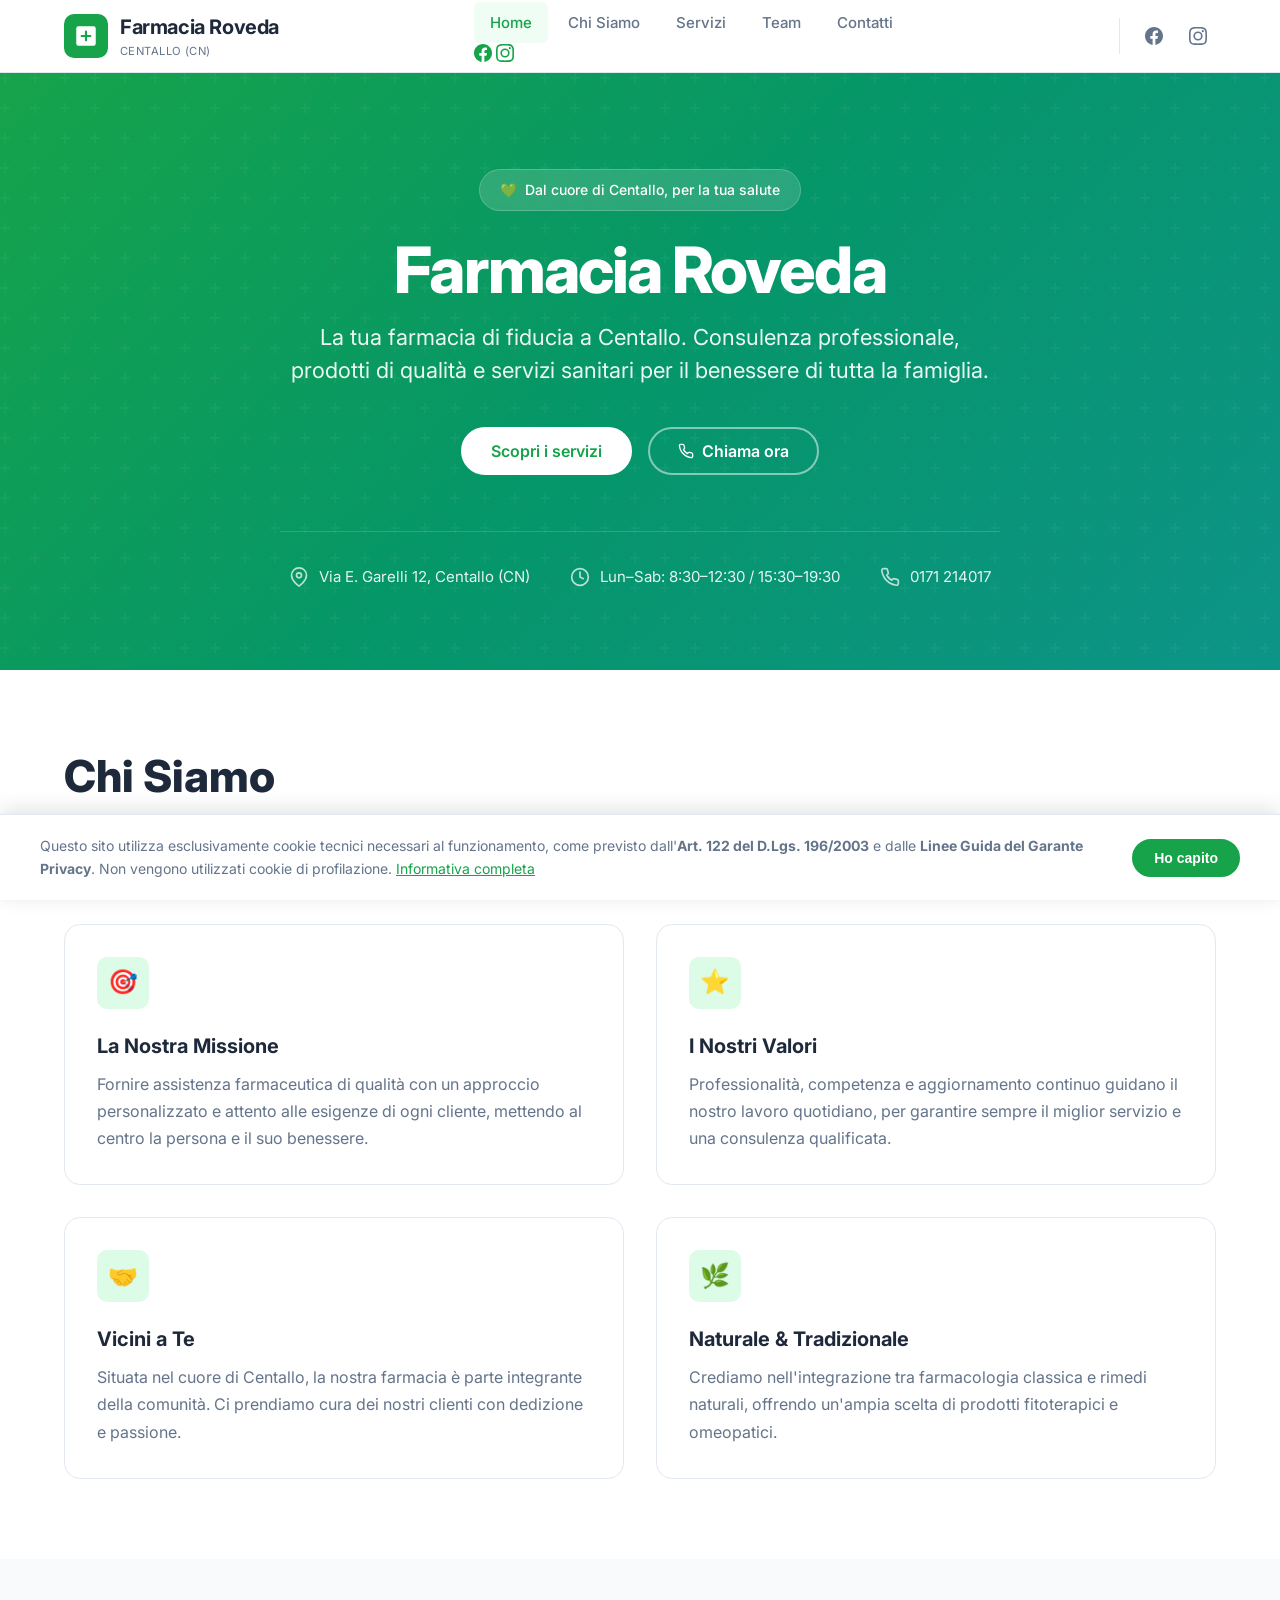
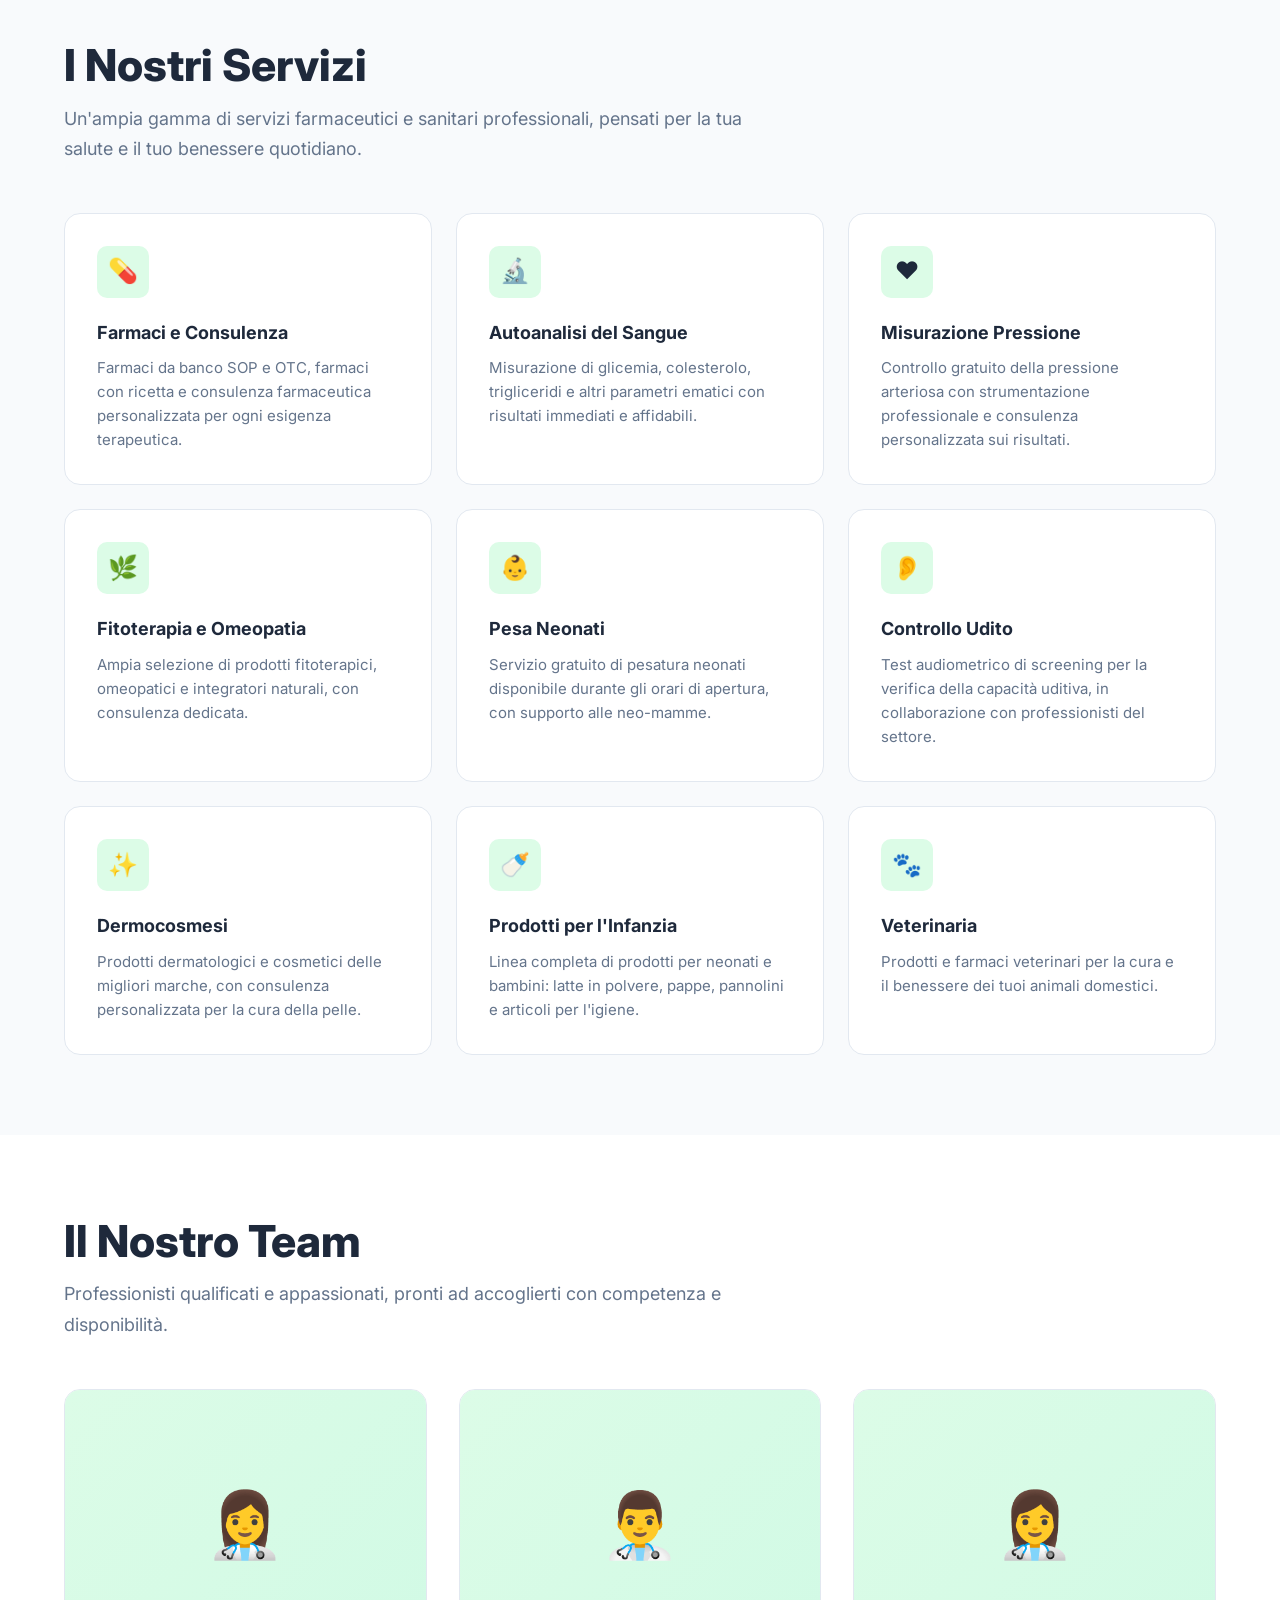
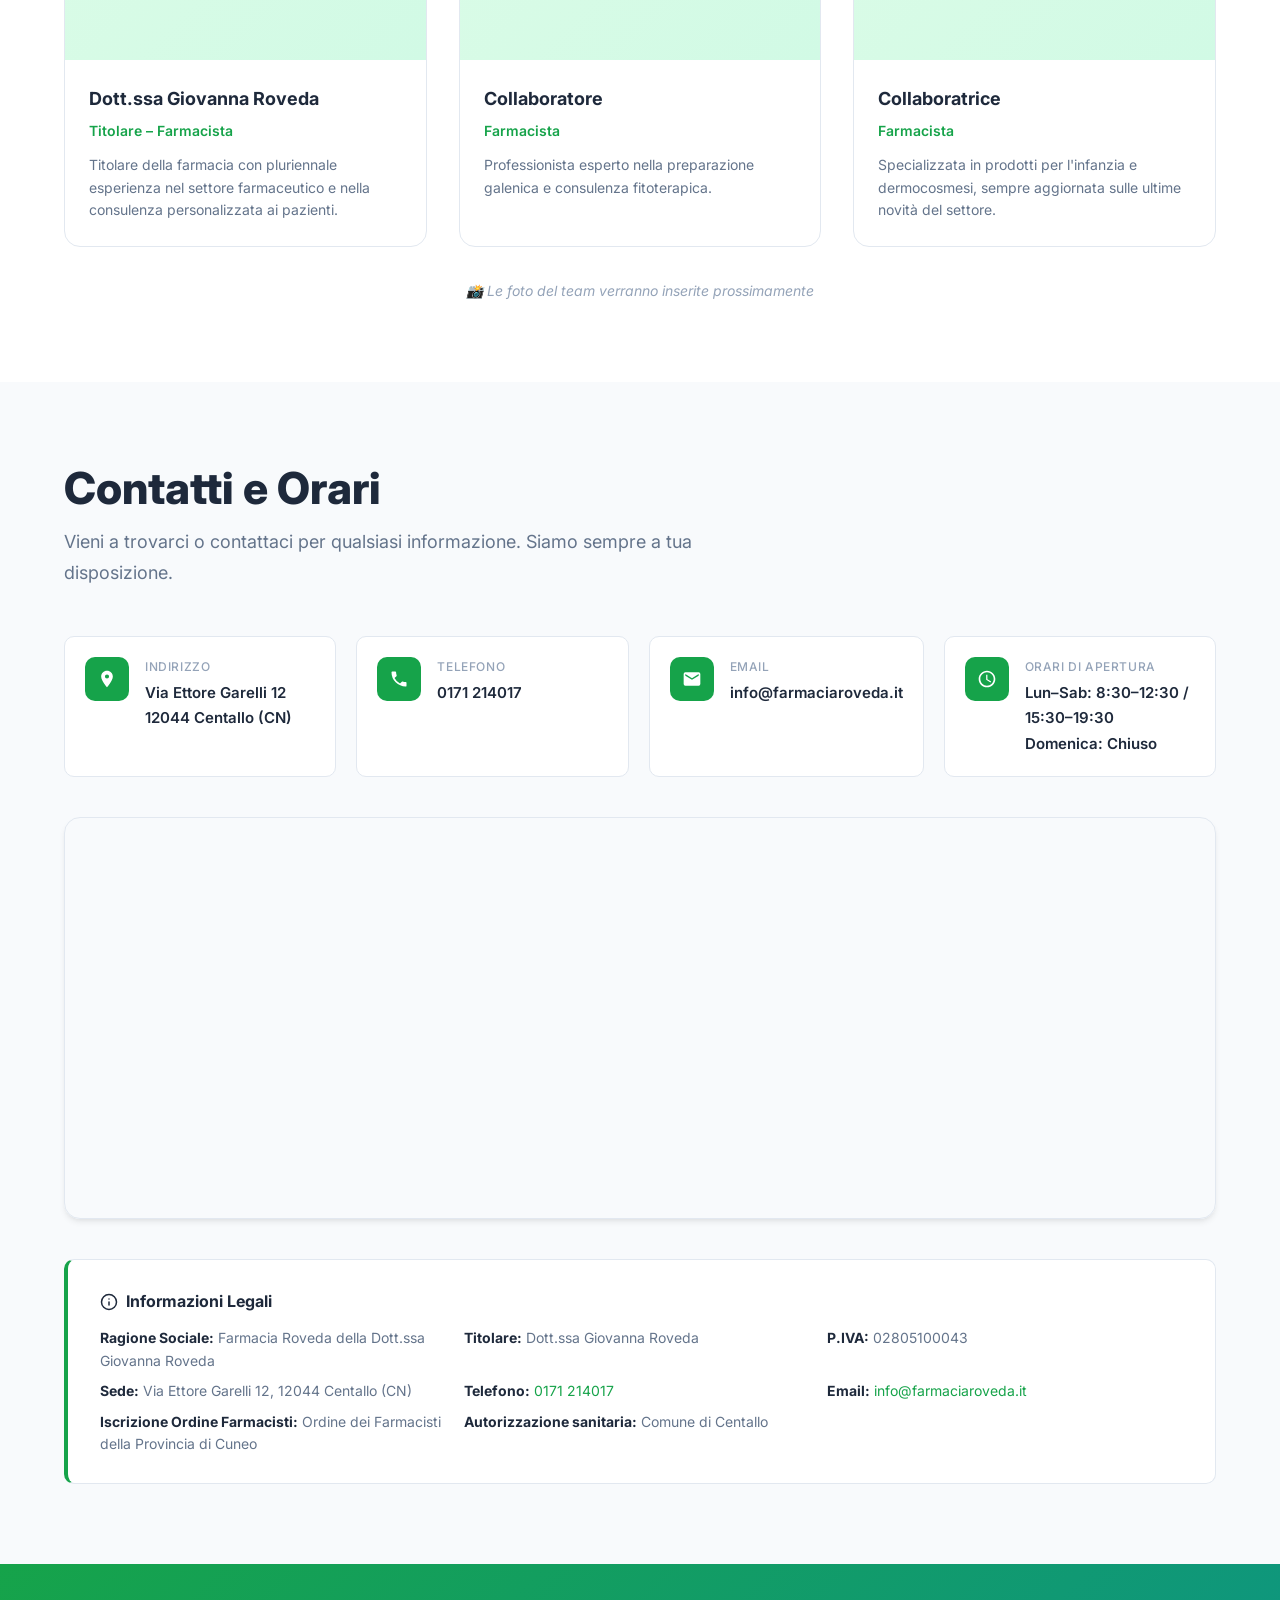
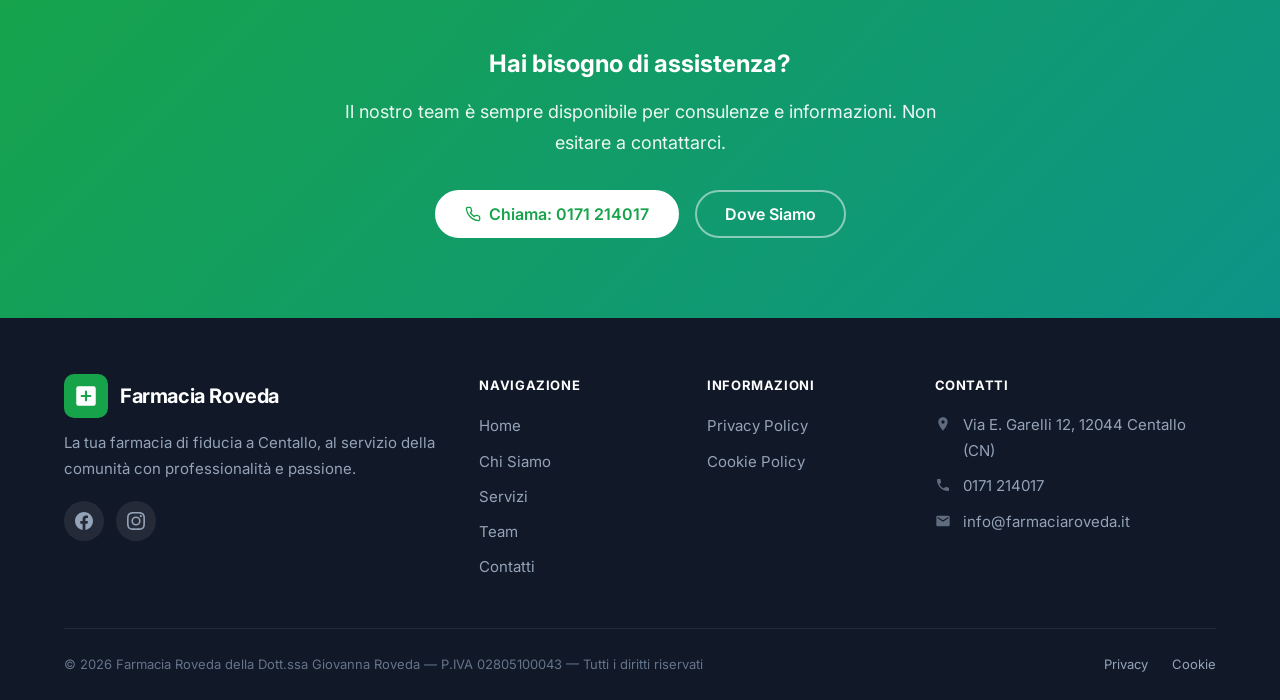
==== index.html @ 78196961 "Initial commit - Farmacia Roveda website" ====
<!DOCTYPE html>
<html lang="it">
<head>
    <meta charset="UTF-8">
    <meta name="viewport" content="width=device-width, initial-scale=1.0">
    <title>Farmacia Roveda Centallo | Farmacia di fiducia in provincia di Cuneo</title>
    <meta name="description" content="Farmacia Roveda della Dott.ssa Giovanna Roveda a Centallo (CN). Consulenza farmaceutica, autoanalisi, prodotti fitoterapici e omeopatici. Via Garelli 12 - Tel. 0171 214017">
    <meta name="keywords" content="farmacia Centallo, farmacia Roveda, farmacia Cuneo, autoanalisi, fitoterapia, omeopatia, dermocosmesi">
    <meta name="author" content="Farmacia Roveda">
    <meta name="robots" content="index, follow">
    <link rel="canonical" href="https://www.farmaciaroveda.it/">

    <!-- Open Graph -->
    <meta property="og:title" content="Farmacia Roveda Centallo">
    <meta property="og:description" content="La tua farmacia di fiducia a Centallo (CN). Consulenza farmaceutica, autoanalisi, prodotti fitoterapici e omeopatici.">
    <meta property="og:type" content="website">
    <meta property="og:locale" content="it_IT">
    <meta property="og:url" content="https://www.farmaciaroveda.it/">

    <!-- Google Fonts: Inter -->
    <link rel="preconnect" href="https://fonts.googleapis.com">
    <link rel="preconnect" href="https://fonts.gstatic.com" crossorigin>
    <link href="https://fonts.googleapis.com/css2?family=Inter:wght@400;500;600;700;800&display=swap" rel="stylesheet">

    <!-- Stylesheet -->
    <link rel="stylesheet" href="css/style.css">

    <!-- Structured Data (Schema.org) -->
    <script type="application/ld+json">
    {
        "@context": "https://schema.org",
        "@type": "Pharmacy",
        "name": "Farmacia Roveda",
        "description": "Farmacia Roveda della Dott.ssa Giovanna Roveda a Centallo (CN). Consulenza farmaceutica, autoanalisi, prodotti fitoterapici e omeopatici.",
        "url": "https://www.farmaciaroveda.it/",
        "telephone": "+390171214017",
        "email": "info@farmaciaroveda.it",
        "address": {
            "@type": "PostalAddress",
            "streetAddress": "Via Ettore Garelli 12",
            "addressLocality": "Centallo",
            "addressRegion": "CN",
            "postalCode": "12044",
            "addressCountry": "IT"
        },
        "geo": {
            "@type": "GeoCoordinates",
            "latitude": 44.5048,
            "longitude": 7.5882
        },
        "openingHoursSpecification": [
            {
                "@type": "OpeningHoursSpecification",
                "dayOfWeek": ["Monday", "Tuesday", "Wednesday", "Thursday", "Friday", "Saturday"],
                "opens": "08:30",
                "closes": "12:30"
            },
            {
                "@type": "OpeningHoursSpecification",
                "dayOfWeek": ["Monday", "Tuesday", "Wednesday", "Thursday", "Friday", "Saturday"],
                "opens": "15:30",
                "closes": "19:30"
            }
        ],
        "sameAs": [
            "https://www.facebook.com/p/Farmacia-Roveda-Dottssa-Giovanna-100063650529000/",
            "https://www.instagram.com/farmacia_roveda_centallo/"
        ],
        "vatID": "IT02805100043",
        "founder": {
            "@type": "Person",
            "name": "Dott.ssa Giovanna Roveda",
            "jobTitle": "Farmacista Titolare"
        }
    }
    </script>
</head>
<body>
    <!-- Skip Link (WCAG 2.1) -->
    <a href="#main-content" class="skip-link">Vai al contenuto principale</a>

    <!-- Cookie Banner (GDPR / Garante Privacy) -->
    <div class="cookie-banner" id="cookieBanner" role="dialog" aria-label="Informativa sui cookie" aria-describedby="cookieDesc">
        <div class="cookie-banner__inner">
            <p class="cookie-banner__text" id="cookieDesc">
                Questo sito utilizza esclusivamente cookie tecnici necessari al funzionamento, come previsto dall'<strong>Art. 122 del D.Lgs. 196/2003</strong> e dalle
                <strong>Linee Guida del Garante Privacy</strong>. Non vengono utilizzati cookie di profilazione.
                <a href="pages/cookie-policy.html">Informativa completa</a>
            </p>
            <div class="cookie-banner__actions">
                <button class="btn btn--primary btn--sm" onclick="acceptCookies()" aria-label="Accetta i cookie tecnici">Ho capito</button>
            </div>
        </div>
    </div>

    <!-- Header -->
    <header class="header">
        <div class="container header__inner">
            <a href="#home" class="logo" aria-label="Farmacia Roveda - Torna alla homepage">
                <div class="logo__icon" aria-hidden="true">
                    <!-- Pharmacy cross icon -->
                    <svg viewBox="0 0 24 24" xmlns="http://www.w3.org/2000/svg"><path d="M19 3H5a2 2 0 00-2 2v14a2 2 0 002 2h14a2 2 0 002-2V5a2 2 0 00-2-2zm-3 10h-3v3a1 1 0 01-2 0v-3H8a1 1 0 010-2h3V8a1 1 0 012 0v3h3a1 1 0 010 2z"/></svg>
                </div>
                <div>
                    <span class="logo__text">Farmacia Roveda</span>
                    <span class="logo__sub">Centallo (CN)</span>
                </div>
            </a>

            <nav id="mainNav" class="nav" aria-label="Navigazione principale">
                <ul class="nav__list">
                    <li><a href="#home" class="nav__link nav__link--active">Home</a></li>
                    <li><a href="#chi-siamo" class="nav__link">Chi Siamo</a></li>
                    <li><a href="#servizi" class="nav__link">Servizi</a></li>
                    <li><a href="#team" class="nav__link">Team</a></li>
                    <li><a href="#contatti" class="nav__link">Contatti</a></li>
                </ul>
                <!-- Mobile social links (injected via CSS) -->
                <div class="mobile-social">
                    <a href="https://www.facebook.com/p/Farmacia-Roveda-Dottssa-Giovanna-100063650529000/" target="_blank" rel="noopener noreferrer" aria-label="Seguici su Facebook">
                        <svg viewBox="0 0 24 24" width="18" height="18" fill="currentColor"><path d="M24 12.073c0-6.627-5.373-12-12-12s-12 5.373-12 12c0 5.99 4.388 10.954 10.125 11.854v-8.385H7.078v-3.47h3.047V9.43c0-3.007 1.792-4.669 4.533-4.669 1.312 0 2.686.235 2.686.235v2.953H15.83c-1.491 0-1.956.925-1.956 1.874v2.25h3.328l-.532 3.47h-2.796v8.385C19.612 23.027 24 18.062 24 12.073z"/></svg>
                    </a>
                    <a href="https://www.instagram.com/farmacia_roveda_centallo/" target="_blank" rel="noopener noreferrer" aria-label="Seguici su Instagram">
                        <svg viewBox="0 0 24 24" width="18" height="18" fill="currentColor"><path d="M12 2.163c3.204 0 3.584.012 4.85.07 3.252.148 4.771 1.691 4.919 4.919.058 1.265.069 1.645.069 4.849 0 3.205-.012 3.584-.069 4.849-.149 3.225-1.664 4.771-4.919 4.919-1.266.058-1.644.07-4.85.07-3.204 0-3.584-.012-4.849-.07-3.26-.149-4.771-1.699-4.919-4.92-.058-1.265-.07-1.644-.07-4.849 0-3.204.013-3.583.07-4.849.149-3.227 1.664-4.771 4.919-4.919 1.266-.057 1.645-.069 4.849-.069zM12 0C8.741 0 8.333.014 7.053.072 2.695.272.273 2.69.073 7.052.014 8.333 0 8.741 0 12c0 3.259.014 3.668.072 4.948.2 4.358 2.618 6.78 6.98 6.98C8.333 23.986 8.741 24 12 24c3.259 0 3.668-.014 4.948-.072 4.354-.2 6.782-2.618 6.979-6.98.059-1.28.073-1.689.073-4.948 0-3.259-.014-3.667-.072-4.947-.196-4.354-2.617-6.78-6.979-6.98C15.668.014 15.259 0 12 0zm0 5.838a6.162 6.162 0 100 12.324 6.162 6.162 0 000-12.324zM12 16a4 4 0 110-8 4 4 0 010 8zm6.406-11.845a1.44 1.44 0 100 2.881 1.44 1.44 0 000-2.881z"/></svg>
                    </a>
                </div>
            </nav>

            <div class="nav__social">
                <a href="https://www.facebook.com/p/Farmacia-Roveda-Dottssa-Giovanna-100063650529000/" target="_blank" rel="noopener noreferrer" class="nav__social-link nav__social-link--fb" aria-label="Seguici su Facebook">
                    <svg viewBox="0 0 24 24" fill="currentColor"><path d="M24 12.073c0-6.627-5.373-12-12-12s-12 5.373-12 12c0 5.99 4.388 10.954 10.125 11.854v-8.385H7.078v-3.47h3.047V9.43c0-3.007 1.792-4.669 4.533-4.669 1.312 0 2.686.235 2.686.235v2.953H15.83c-1.491 0-1.956.925-1.956 1.874v2.25h3.328l-.532 3.47h-2.796v8.385C19.612 23.027 24 18.062 24 12.073z"/></svg>
                </a>
                <a href="https://www.instagram.com/farmacia_roveda_centallo/" target="_blank" rel="noopener noreferrer" class="nav__social-link nav__social-link--ig" aria-label="Seguici su Instagram">
                    <svg viewBox="0 0 24 24" fill="currentColor"><path d="M12 2.163c3.204 0 3.584.012 4.85.07 3.252.148 4.771 1.691 4.919 4.919.058 1.265.069 1.645.069 4.849 0 3.205-.012 3.584-.069 4.849-.149 3.225-1.664 4.771-4.919 4.919-1.266.058-1.644.07-4.85.07-3.204 0-3.584-.012-4.849-.07-3.26-.149-4.771-1.699-4.919-4.92-.058-1.265-.07-1.644-.07-4.849 0-3.204.013-3.583.07-4.849.149-3.227 1.664-4.771 4.919-4.919 1.266-.057 1.645-.069 4.849-.069zM12 0C8.741 0 8.333.014 7.053.072 2.695.272.273 2.69.073 7.052.014 8.333 0 8.741 0 12c0 3.259.014 3.668.072 4.948.2 4.358 2.618 6.78 6.98 6.98C8.333 23.986 8.741 24 12 24c3.259 0 3.668-.014 4.948-.072 4.354-.2 6.782-2.618 6.979-6.98.059-1.28.073-1.689.073-4.948 0-3.259-.014-3.667-.072-4.947-.196-4.354-2.617-6.78-6.979-6.98C15.668.014 15.259 0 12 0zm0 5.838a6.162 6.162 0 100 12.324 6.162 6.162 0 000-12.324zM12 16a4 4 0 110-8 4 4 0 010 8zm6.406-11.845a1.44 1.44 0 100 2.881 1.44 1.44 0 000-2.881z"/></svg>
                </a>
            </div>

            <button class="menu-toggle" id="menuToggle" aria-label="Apri menu di navigazione" aria-expanded="false" aria-controls="mainNav">
                <span class="menu-toggle__bar" aria-hidden="true"></span>
                <span class="menu-toggle__bar" aria-hidden="true"></span>
                <span class="menu-toggle__bar" aria-hidden="true"></span>
            </button>
        </div>
    </header>

    <!-- Main Content -->
    <main id="main-content">

        <!-- Hero Section -->
        <section class="hero" id="home">
            <div class="container">
                <div class="hero__content">
                    <div class="hero__badge">
                        <span aria-hidden="true">💚</span>
                        Dal cuore di Centallo, per la tua salute
                    </div>
                    <h1>Farmacia Roveda</h1>
                    <p class="hero__subtitle">
                        La tua farmacia di fiducia a Centallo. Consulenza professionale, 
                        prodotti di qualità e servizi sanitari per il benessere di tutta la famiglia.
                    </p>
                    <div class="hero__actions">
                        <a href="#servizi" class="btn btn--white">Scopri i servizi</a>
                        <a href="tel:+390171214017" class="btn btn--outline-white">
                            <svg width="16" height="16" viewBox="0 0 24 24" fill="none" stroke="currentColor" stroke-width="2" stroke-linecap="round" stroke-linejoin="round"><path d="M22 16.92v3a2 2 0 0 1-2.18 2 19.79 19.79 0 0 1-8.63-3.07 19.5 19.5 0 0 1-6-6 19.79 19.79 0 0 1-3.07-8.67A2 2 0 0 1 4.11 2h3a2 2 0 0 1 2 1.72c.127.96.361 1.903.7 2.81a2 2 0 0 1-.45 2.11L8.09 9.91a16 16 0 0 0 6 6l1.27-1.27a2 2 0 0 1 2.11-.45c.907.339 1.85.573 2.81.7A2 2 0 0 1 22 16.92z"/></svg>
                            Chiama ora
                        </a>
                    </div>
                    <div class="hero__info-bar">
                        <div class="hero__info-item">
                            <svg width="20" height="20" viewBox="0 0 24 24" fill="none" stroke="currentColor" stroke-width="2" stroke-linecap="round" stroke-linejoin="round"><path d="M21 10c0 7-9 13-9 13s-9-6-9-13a9 9 0 0 1 18 0z"/><circle cx="12" cy="10" r="3"/></svg>
                            Via E. Garelli 12, Centallo (CN)
                        </div>
                        <div class="hero__info-item">
                            <svg width="20" height="20" viewBox="0 0 24 24" fill="none" stroke="currentColor" stroke-width="2" stroke-linecap="round" stroke-linejoin="round"><circle cx="12" cy="12" r="10"/><polyline points="12 6 12 12 16 14"/></svg>
                            Lun–Sab: 8:30–12:30 / 15:30–19:30
                        </div>
                        <div class="hero__info-item">
                            <svg width="20" height="20" viewBox="0 0 24 24" fill="none" stroke="currentColor" stroke-width="2" stroke-linecap="round" stroke-linejoin="round"><path d="M22 16.92v3a2 2 0 0 1-2.18 2 19.79 19.79 0 0 1-8.63-3.07 19.5 19.5 0 0 1-6-6 19.79 19.79 0 0 1-3.07-8.67A2 2 0 0 1 4.11 2h3a2 2 0 0 1 2 1.72c.127.96.361 1.903.7 2.81a2 2 0 0 1-.45 2.11L8.09 9.91a16 16 0 0 0 6 6l1.27-1.27a2 2 0 0 1 2.11-.45c.907.339 1.85.573 2.81.7A2 2 0 0 1 22 16.92z"/></svg>
                            0171 214017
                        </div>
                    </div>
                </div>
            </div>
        </section>

        <!-- Chi Siamo -->
        <section class="section" id="chi-siamo">
            <div class="container">
                <div class="section-header fade-in">
                    <h2>Chi Siamo</h2>
                    <p>
                        La Farmacia Roveda, guidata dalla Dott.ssa Giovanna Roveda, è un punto di riferimento 
                        per la salute e il benessere a Centallo e nell'intero territorio cuneese.
                    </p>
                </div>
                <div class="about__grid">
                    <article class="about-card fade-in">
                        <div class="about-card__icon" aria-hidden="true">🎯</div>
                        <h3>La Nostra Missione</h3>
                        <p>
                            Fornire assistenza farmaceutica di qualità con un approccio 
                            personalizzato e attento alle esigenze di ogni cliente, mettendo 
                            al centro la persona e il suo benessere.
                        </p>
                    </article>
                    <article class="about-card fade-in">
                        <div class="about-card__icon" aria-hidden="true">⭐</div>
                        <h3>I Nostri Valori</h3>
                        <p>
                            Professionalità, competenza e aggiornamento continuo guidano 
                            il nostro lavoro quotidiano, per garantire sempre il miglior 
                            servizio e una consulenza qualificata.
                        </p>
                    </article>
                    <article class="about-card fade-in">
                        <div class="about-card__icon" aria-hidden="true">🤝</div>
                        <h3>Vicini a Te</h3>
                        <p>
                            Situata nel cuore di Centallo, la nostra farmacia è parte 
                            integrante della comunità. Ci prendiamo cura dei nostri 
                            clienti con dedizione e passione.
                        </p>
                    </article>
                    <article class="about-card fade-in">
                        <div class="about-card__icon" aria-hidden="true">🌿</div>
                        <h3>Naturale &amp; Tradizionale</h3>
                        <p>
                            Crediamo nell'integrazione tra farmacologia classica e rimedi 
                            naturali, offrendo un'ampia scelta di prodotti fitoterapici 
                            e omeopatici.
                        </p>
                    </article>
                </div>
            </div>
        </section>

        <!-- Servizi -->
        <section class="section section--alt" id="servizi">
            <div class="container">
                <div class="section-header fade-in">
                    <h2>I Nostri Servizi</h2>
                    <p>
                        Un'ampia gamma di servizi farmaceutici e sanitari professionali, 
                        pensati per la tua salute e il tuo benessere quotidiano.
                    </p>
                </div>
                <div class="services__grid">
                    <article class="service-card fade-in">
                        <div class="service-card__icon" aria-hidden="true">💊</div>
                        <h3>Farmaci e Consulenza</h3>
                        <p>Farmaci da banco SOP e OTC, farmaci con ricetta e consulenza farmaceutica personalizzata per ogni esigenza terapeutica.</p>
                    </article>
                    <article class="service-card fade-in">
                        <div class="service-card__icon" aria-hidden="true">🔬</div>
                        <h3>Autoanalisi del Sangue</h3>
                        <p>Misurazione di glicemia, colesterolo, trigliceridi e altri parametri ematici con risultati immediati e affidabili.</p>
                    </article>
                    <article class="service-card fade-in">
                        <div class="service-card__icon" aria-hidden="true">❤️</div>
                        <h3>Misurazione Pressione</h3>
                        <p>Controllo gratuito della pressione arteriosa con strumentazione professionale e consulenza personalizzata sui risultati.</p>
                    </article>
                    <article class="service-card fade-in">
                        <div class="service-card__icon" aria-hidden="true">🌿</div>
                        <h3>Fitoterapia e Omeopatia</h3>
                        <p>Ampia selezione di prodotti fitoterapici, omeopatici e integratori naturali, con consulenza dedicata.</p>
                    </article>
                    <article class="service-card fade-in">
                        <div class="service-card__icon" aria-hidden="true">👶</div>
                        <h3>Pesa Neonati</h3>
                        <p>Servizio gratuito di pesatura neonati disponibile durante gli orari di apertura, con supporto alle neo-mamme.</p>
                    </article>
                    <article class="service-card fade-in">
                        <div class="service-card__icon" aria-hidden="true">👂</div>
                        <h3>Controllo Udito</h3>
                        <p>Test audiometrico di screening per la verifica della capacità uditiva, in collaborazione con professionisti del settore.</p>
                    </article>
                    <article class="service-card fade-in">
                        <div class="service-card__icon" aria-hidden="true">✨</div>
                        <h3>Dermocosmesi</h3>
                        <p>Prodotti dermatologici e cosmetici delle migliori marche, con consulenza personalizzata per la cura della pelle.</p>
                    </article>
                    <article class="service-card fade-in">
                        <div class="service-card__icon" aria-hidden="true">🍼</div>
                        <h3>Prodotti per l'Infanzia</h3>
                        <p>Linea completa di prodotti per neonati e bambini: latte in polvere, pappe, pannolini e articoli per l'igiene.</p>
                    </article>
                    <article class="service-card fade-in">
                        <div class="service-card__icon" aria-hidden="true">🐾</div>
                        <h3>Veterinaria</h3>
                        <p>Prodotti e farmaci veterinari per la cura e il benessere dei tuoi animali domestici.</p>
                    </article>
                </div>
            </div>
        </section>

        <!-- Team -->
        <section class="section" id="team">
            <div class="container">
                <div class="section-header fade-in">
                    <h2>Il Nostro Team</h2>
                    <p>
                        Professionisti qualificati e appassionati, pronti ad accoglierti 
                        con competenza e disponibilità.
                    </p>
                </div>
                <div class="team__grid">
                    <article class="team-card fade-in">
                        <div class="team-card__photo" aria-label="Foto della Dott.ssa Giovanna Roveda">
                            👩‍⚕️
                        </div>
                        <div class="team-card__info">
                            <h3>Dott.ssa Giovanna Roveda</h3>
                            <p class="team-card__role">Titolare &ndash; Farmacista</p>
                            <p class="team-card__bio">Titolare della farmacia con pluriennale esperienza nel settore farmaceutico e nella consulenza personalizzata ai pazienti.</p>
                        </div>
                    </article>
                    <article class="team-card fade-in">
                        <div class="team-card__photo" aria-label="Foto collaboratore">
                            👨‍⚕️
                        </div>
                        <div class="team-card__info">
                            <h3>Collaboratore</h3>
                            <p class="team-card__role">Farmacista</p>
                            <p class="team-card__bio">Professionista esperto nella preparazione galenica e consulenza fitoterapica.</p>
                        </div>
                    </article>
                    <article class="team-card fade-in">
                        <div class="team-card__photo" aria-label="Foto collaboratrice">
                            👩‍⚕️
                        </div>
                        <div class="team-card__info">
                            <h3>Collaboratrice</h3>
                            <p class="team-card__role">Farmacista</p>
                            <p class="team-card__bio">Specializzata in prodotti per l'infanzia e dermocosmesi, sempre aggiornata sulle ultime novità del settore.</p>
                        </div>
                    </article>
                </div>
                <p class="team__note">
                    📸 Le foto del team verranno inserite prossimamente
                </p>
            </div>
        </section>

        <!-- Contatti -->
        <section class="section section--alt" id="contatti">
            <div class="container">
                <div class="section-header fade-in">
                    <h2>Contatti e Orari</h2>
                    <p>
                        Vieni a trovarci o contattaci per qualsiasi informazione. 
                        Siamo sempre a tua disposizione.
                    </p>
                </div>

                <div class="contact__grid fade-in">
                    <div class="contact-item">
                        <div class="contact-item__icon" aria-hidden="true">
                            <svg viewBox="0 0 24 24" fill="currentColor"><path d="M12 2C8.13 2 5 5.13 5 9c0 5.25 7 13 7 13s7-7.75 7-13c0-3.87-3.13-7-7-7zm0 9.5a2.5 2.5 0 010-5 2.5 2.5 0 010 5z"/></svg>
                        </div>
                        <div>
                            <p class="contact-item__label">Indirizzo</p>
                            <p class="contact-item__value">Via Ettore Garelli 12<br>12044 Centallo (CN)</p>
                        </div>
                    </div>
                    <div class="contact-item">
                        <div class="contact-item__icon" aria-hidden="true">
                            <svg viewBox="0 0 24 24" fill="currentColor"><path d="M6.62 10.79a15.05 15.05 0 006.59 6.59l2.2-2.2a1 1 0 011.01-.24c1.12.45 2.33.69 3.58.69a1 1 0 011 1V20a1 1 0 01-1 1A17 17 0 013 4a1 1 0 011-1h3.5a1 1 0 011 1c0 1.25.24 2.45.69 3.58a1 1 0 01-.24 1.01l-2.33 2.2z"/></svg>
                        </div>
                        <div>
                            <p class="contact-item__label">Telefono</p>
                            <p class="contact-item__value"><a href="tel:+390171214017">0171 214017</a></p>
                        </div>
                    </div>
                    <div class="contact-item">
                        <div class="contact-item__icon" aria-hidden="true">
                            <svg viewBox="0 0 24 24" fill="currentColor"><path d="M20 4H4a2 2 0 00-2 2v12a2 2 0 002 2h16a2 2 0 002-2V6a2 2 0 00-2-2zm0 4l-8 5-8-5V6l8 5 8-5v2z"/></svg>
                        </div>
                        <div>
                            <p class="contact-item__label">Email</p>
                            <p class="contact-item__value"><a href="mailto:info@farmaciaroveda.it">info@farmaciaroveda.it</a></p>
                        </div>
                    </div>
                    <div class="contact-item">
                        <div class="contact-item__icon" aria-hidden="true">
                            <svg viewBox="0 0 24 24" fill="currentColor"><path d="M11.99 2C6.47 2 2 6.48 2 12s4.47 10 9.99 10S22 17.52 22 12 17.52 2 11.99 2zM12 20c-4.42 0-8-3.58-8-8s3.58-8 8-8 8 3.58 8 8-3.58 8-8 8zm.5-13H11v6l5.25 3.15.75-1.23-4.5-2.67V7z"/></svg>
                        </div>
                        <div>
                            <p class="contact-item__label">Orari di Apertura</p>
                            <p class="contact-item__value">Lun–Sab: 8:30–12:30 / 15:30–19:30<br>Domenica: Chiuso</p>
                        </div>
                    </div>
                </div>

                <!-- Google Maps Embed -->
                <div class="map-wrapper fade-in">
                    <iframe
                        src="https://www.google.com/maps/embed?pb=!1m18!1m12!1m3!1d2831.5!2d7.5862!3d44.5048!2m3!1f0!2f0!3f0!3m2!1i1024!2i768!4f13.1!3m3!1m2!1s0x12cd6209c0c5c8ed%3A0x3c3e0a0a0a0a0a0a!2sVia+Ettore+Garelli%2C+12%2C+12044+Centallo+CN!5e0!3m2!1sit!2sit!4v1700000000000!5m2!1sit!2sit"
                        width="100%"
                        height="400"
                        style="border:0;"
                        allowfullscreen=""
                        loading="lazy"
                        referrerpolicy="no-referrer-when-downgrade"
                        title="Mappa – Farmacia Roveda, Via Ettore Garelli 12, Centallo">
                    </iframe>
                </div>

                <!-- Informazioni Legali (D.Lgs. 70/2003 - Obblighi informativi) -->
                <div class="legal-info fade-in">
                    <h3>
                        <svg width="18" height="18" viewBox="0 0 24 24" fill="none" stroke="currentColor" stroke-width="2" stroke-linecap="round" stroke-linejoin="round"><circle cx="12" cy="12" r="10"/><line x1="12" y1="16" x2="12" y2="12"/><line x1="12" y1="8" x2="12.01" y2="8"/></svg>
                        Informazioni Legali
                    </h3>
                    <ul>
                        <li><strong>Ragione Sociale:</strong> Farmacia Roveda della Dott.ssa Giovanna Roveda</li>
                        <li><strong>Titolare:</strong> Dott.ssa Giovanna Roveda</li>
                        <li><strong>P.IVA:</strong> 02805100043</li>
                        <li><strong>Sede:</strong> Via Ettore Garelli 12, 12044 Centallo (CN)</li>
                        <li><strong>Telefono:</strong> <a href="tel:+390171214017">0171 214017</a></li>
                        <li><strong>Email:</strong> <a href="mailto:info@farmaciaroveda.it">info@farmaciaroveda.it</a></li>
                        <li><strong>Iscrizione Ordine Farmacisti:</strong> Ordine dei Farmacisti della Provincia di Cuneo</li>
                        <li><strong>Autorizzazione sanitaria:</strong> Comune di Centallo</li>
                    </ul>
                </div>
            </div>
        </section>

        <!-- CTA Section -->
        <section class="section section--green">
            <div class="container">
                <div class="cta__inner fade-in">
                    <h2>Hai bisogno di assistenza?</h2>
                    <p>Il nostro team è sempre disponibile per consulenze e informazioni. Non esitare a contattarci.</p>
                    <div class="cta__buttons">
                        <a href="tel:+390171214017" class="btn btn--white">
                            <svg width="16" height="16" viewBox="0 0 24 24" fill="none" stroke="currentColor" stroke-width="2" stroke-linecap="round" stroke-linejoin="round"><path d="M22 16.92v3a2 2 0 0 1-2.18 2 19.79 19.79 0 0 1-8.63-3.07 19.5 19.5 0 0 1-6-6 19.79 19.79 0 0 1-3.07-8.67A2 2 0 0 1 4.11 2h3a2 2 0 0 1 2 1.72c.127.96.361 1.903.7 2.81a2 2 0 0 1-.45 2.11L8.09 9.91a16 16 0 0 0 6 6l1.27-1.27a2 2 0 0 1 2.11-.45c.907.339 1.85.573 2.81.7A2 2 0 0 1 22 16.92z"/></svg>
                            Chiama: 0171 214017
                        </a>
                        <a href="#contatti" class="btn btn--outline-white">Dove Siamo</a>
                    </div>
                </div>
            </div>
        </section>

    </main>

    <!-- Footer -->
    <footer class="footer">
        <div class="container">
            <div class="footer__grid">
                <div class="footer__brand">
                    <a href="#home" class="logo" style="color: white;" aria-label="Farmacia Roveda">
                        <div class="logo__icon" aria-hidden="true">
                            <svg viewBox="0 0 24 24" xmlns="http://www.w3.org/2000/svg"><path d="M19 3H5a2 2 0 00-2 2v14a2 2 0 002 2h14a2 2 0 002-2V5a2 2 0 00-2-2zm-3 10h-3v3a1 1 0 01-2 0v-3H8a1 1 0 010-2h3V8a1 1 0 012 0v3h3a1 1 0 010 2z"/></svg>
                        </div>
                        <span class="logo__text">Farmacia Roveda</span>
                    </a>
                    <p>La tua farmacia di fiducia a Centallo, al servizio della comunità con professionalità e passione.</p>
                    <div class="footer__social">
                        <a href="https://www.facebook.com/p/Farmacia-Roveda-Dottssa-Giovanna-100063650529000/" target="_blank" rel="noopener noreferrer" class="footer__social-link footer__social-link--fb" aria-label="Seguici su Facebook">
                            <svg viewBox="0 0 24 24" fill="currentColor"><path d="M24 12.073c0-6.627-5.373-12-12-12s-12 5.373-12 12c0 5.99 4.388 10.954 10.125 11.854v-8.385H7.078v-3.47h3.047V9.43c0-3.007 1.792-4.669 4.533-4.669 1.312 0 2.686.235 2.686.235v2.953H15.83c-1.491 0-1.956.925-1.956 1.874v2.25h3.328l-.532 3.47h-2.796v8.385C19.612 23.027 24 18.062 24 12.073z"/></svg>
                        </a>
                        <a href="https://www.instagram.com/farmacia_roveda_centallo/" target="_blank" rel="noopener noreferrer" class="footer__social-link footer__social-link--ig" aria-label="Seguici su Instagram">
                            <svg viewBox="0 0 24 24" fill="currentColor"><path d="M12 2.163c3.204 0 3.584.012 4.85.07 3.252.148 4.771 1.691 4.919 4.919.058 1.265.069 1.645.069 4.849 0 3.205-.012 3.584-.069 4.849-.149 3.225-1.664 4.771-4.919 4.919-1.266.058-1.644.07-4.85.07-3.204 0-3.584-.012-4.849-.07-3.26-.149-4.771-1.699-4.919-4.92-.058-1.265-.07-1.644-.07-4.849 0-3.204.013-3.583.07-4.849.149-3.227 1.664-4.771 4.919-4.919 1.266-.057 1.645-.069 4.849-.069zM12 0C8.741 0 8.333.014 7.053.072 2.695.272.273 2.69.073 7.052.014 8.333 0 8.741 0 12c0 3.259.014 3.668.072 4.948.2 4.358 2.618 6.78 6.98 6.98C8.333 23.986 8.741 24 12 24c3.259 0 3.668-.014 4.948-.072 4.354-.2 6.782-2.618 6.979-6.98.059-1.28.073-1.689.073-4.948 0-3.259-.014-3.667-.072-4.947-.196-4.354-2.617-6.78-6.979-6.98C15.668.014 15.259 0 12 0zm0 5.838a6.162 6.162 0 100 12.324 6.162 6.162 0 000-12.324zM12 16a4 4 0 110-8 4 4 0 010 8zm6.406-11.845a1.44 1.44 0 100 2.881 1.44 1.44 0 000-2.881z"/></svg>
                        </a>
                    </div>
                </div>
                <div>
                    <h4>Navigazione</h4>
                    <ul class="footer__links">
                        <li><a href="#home">Home</a></li>
                        <li><a href="#chi-siamo">Chi Siamo</a></li>
                        <li><a href="#servizi">Servizi</a></li>
                        <li><a href="#team">Team</a></li>
                        <li><a href="#contatti">Contatti</a></li>
                    </ul>
                </div>
                <div>
                    <h4>Informazioni</h4>
                    <ul class="footer__links">
                        <li><a href="pages/privacy-policy.html">Privacy Policy</a></li>
                        <li><a href="pages/cookie-policy.html">Cookie Policy</a></li>
                    </ul>
                </div>
                <div>
                    <h4>Contatti</h4>
                    <ul class="footer__contact-info">
                        <li>
                            <svg viewBox="0 0 24 24" fill="currentColor"><path d="M12 2C8.13 2 5 5.13 5 9c0 5.25 7 13 7 13s7-7.75 7-13c0-3.87-3.13-7-7-7zm0 9.5a2.5 2.5 0 010-5 2.5 2.5 0 010 5z"/></svg>
                            <span>Via E. Garelli 12, 12044 Centallo (CN)</span>
                        </li>
                        <li>
                            <svg viewBox="0 0 24 24" fill="currentColor"><path d="M6.62 10.79a15.05 15.05 0 006.59 6.59l2.2-2.2a1 1 0 011.01-.24c1.12.45 2.33.69 3.58.69a1 1 0 011 1V20a1 1 0 01-1 1A17 17 0 013 4a1 1 0 011-1h3.5a1 1 0 011 1c0 1.25.24 2.45.69 3.58a1 1 0 01-.24 1.01l-2.33 2.2z"/></svg>
                            <a href="tel:+390171214017">0171 214017</a>
                        </li>
                        <li>
                            <svg viewBox="0 0 24 24" fill="currentColor"><path d="M20 4H4a2 2 0 00-2 2v12a2 2 0 002 2h16a2 2 0 002-2V6a2 2 0 00-2-2zm0 4l-8 5-8-5V6l8 5 8-5v2z"/></svg>
                            <a href="mailto:info@farmaciaroveda.it">info@farmaciaroveda.it</a>
                        </li>
                    </ul>
                </div>
            </div>
            <div class="footer__bottom">
                <p>&copy; 2026 Farmacia Roveda della Dott.ssa Giovanna Roveda &mdash; P.IVA 02805100043 &mdash; Tutti i diritti riservati</p>
                <div class="footer__bottom-links">
                    <a href="pages/privacy-policy.html">Privacy</a>
                    <a href="pages/cookie-policy.html">Cookie</a>
                </div>
            </div>
        </div>
    </footer>

    <!-- JavaScript -->
    <script src="js/main.js"></script>
</body>
</html>
---- css/style.css ----
/* ============================================
   Farmacia Roveda - Centallo
   Modern CSS Stylesheet
   ============================================ */

/* ---------- CSS Custom Properties ---------- */
:root {
    --color-primary: #16a34a;
    --color-primary-dark: #15803d;
    --color-primary-light: #dcfce7;
    --color-primary-50: #f0fdf4;
    --color-accent: #0d9488;
    --color-bg: #ffffff;
    --color-bg-alt: #f8fafc;
    --color-bg-dark: #111827;
    --color-text: #1e293b;
    --color-text-secondary: #64748b;
    --color-text-light: #94a3b8;
    --color-border: #e2e8f0;
    --color-white: #ffffff;

    --shadow-sm: 0 1px 2px 0 rgb(0 0 0 / 0.05);
    --shadow-md: 0 4px 6px -1px rgb(0 0 0 / 0.08), 0 2px 4px -2px rgb(0 0 0 / 0.05);
    --shadow-lg: 0 10px 15px -3px rgb(0 0 0 / 0.08), 0 4px 6px -4px rgb(0 0 0 / 0.03);
    --shadow-xl: 0 20px 25px -5px rgb(0 0 0 / 0.1), 0 8px 10px -6px rgb(0 0 0 / 0.04);

    --radius-sm: 6px;
    --radius-md: 10px;
    --radius-lg: 16px;
    --radius-xl: 24px;
    --radius-full: 9999px;

    --font-sans: 'Inter', -apple-system, BlinkMacSystemFont, 'Segoe UI', Roboto, 'Helvetica Neue', Arial, sans-serif;
    --font-display: 'Inter', var(--font-sans);

    --transition-fast: 150ms cubic-bezier(0.4, 0, 0.2, 1);
    --transition-base: 250ms cubic-bezier(0.4, 0, 0.2, 1);
    --transition-slow: 350ms cubic-bezier(0.4, 0, 0.2, 1);
}

/* ---------- Reset & Base ---------- */
*,
*::before,
*::after {
    margin: 0;
    padding: 0;
    box-sizing: border-box;
}

html {
    scroll-behavior: smooth;
    scroll-padding-top: 80px;
}

body {
    font-family: var(--font-sans);
    font-size: 1rem;
    line-height: 1.7;
    color: var(--color-text);
    background-color: var(--color-bg);
    -webkit-font-smoothing: antialiased;
    -moz-osx-font-smoothing: grayscale;
}

img {
    max-width: 100%;
    height: auto;
    display: block;
}

a {
    color: var(--color-primary);
    text-decoration: none;
    transition: color var(--transition-fast);
}

a:hover {
    color: var(--color-primary-dark);
}

ul {
    list-style: none;
}

/* ---------- Accessibility ---------- */
.sr-only {
    position: absolute;
    width: 1px;
    height: 1px;
    padding: 0;
    margin: -1px;
    overflow: hidden;
    clip: rect(0, 0, 0, 0);
    white-space: nowrap;
    border-width: 0;
}

:focus-visible {
    outline: 3px solid var(--color-primary);
    outline-offset: 2px;
    border-radius: var(--radius-sm);
}

.skip-link {
    position: absolute;
    top: -100%;
    left: 50%;
    transform: translateX(-50%);
    background: var(--color-primary);
    color: var(--color-white);
    padding: 0.75rem 1.5rem;
    border-radius: 0 0 var(--radius-md) var(--radius-md);
    z-index: 10000;
    font-weight: 600;
    transition: top var(--transition-fast);
}

.skip-link:focus {
    top: 0;
    color: var(--color-white);
}

/* ---------- Utility ---------- */
.container {
    width: 100%;
    max-width: 1200px;
    margin: 0 auto;
    padding: 0 1.5rem;
}

.section {
    padding: 5rem 0;
}

.section--alt {
    background-color: var(--color-bg-alt);
}

.section--green {
    background: linear-gradient(135deg, var(--color-primary) 0%, var(--color-accent) 100%);
    color: var(--color-white);
}

.section-header {
    margin-bottom: 3rem;
}

.section-header h2 {
    font-family: var(--font-display);
    font-size: clamp(2rem, 4vw, 2.75rem);
    font-weight: 800;
    line-height: 1.2;
    color: var(--color-text);
    margin-bottom: 0.75rem;
}

.section--green .section-header h2 {
    color: var(--color-white);
}

.section-header p {
    font-size: 1.125rem;
    color: var(--color-text-secondary);
    max-width: 680px;
    line-height: 1.7;
}

.section--green .section-header p {
    color: rgba(255, 255, 255, 0.9);
}

/* ---------- Buttons ---------- */
.btn {
    display: inline-flex;
    align-items: center;
    justify-content: center;
    gap: 0.5rem;
    padding: 0.875rem 1.75rem;
    font-size: 1rem;
    font-weight: 600;
    line-height: 1;
    border-radius: var(--radius-full);
    border: 2px solid transparent;
    cursor: pointer;
    transition: all var(--transition-base);
    text-decoration: none;
    white-space: nowrap;
}

.btn--primary {
    background: var(--color-primary);
    color: var(--color-white);
    border-color: var(--color-primary);
}

.btn--primary:hover,
.btn--primary:focus-visible {
    background: var(--color-primary-dark);
    border-color: var(--color-primary-dark);
    color: var(--color-white);
    transform: translateY(-2px);
    box-shadow: var(--shadow-lg);
}

.btn--white {
    background: var(--color-white);
    color: var(--color-primary);
    border-color: var(--color-white);
}

.btn--white:hover,
.btn--white:focus-visible {
    background: var(--color-primary-50);
    color: var(--color-primary-dark);
    transform: translateY(-2px);
    box-shadow: var(--shadow-lg);
}

.btn--outline-white {
    background: transparent;
    color: var(--color-white);
    border-color: rgba(255, 255, 255, 0.5);
}

.btn--outline-white:hover,
.btn--outline-white:focus-visible {
    background: var(--color-white);
    color: var(--color-primary);
    border-color: var(--color-white);
    transform: translateY(-2px);
}

.btn--sm {
    padding: 0.625rem 1.25rem;
    font-size: 0.875rem;
}

/* ---------- Header ---------- */
.header {
    position: sticky;
    top: 0;
    z-index: 1000;
    background: rgba(255, 255, 255, 0.95);
    backdrop-filter: blur(12px);
    -webkit-backdrop-filter: blur(12px);
    border-bottom: 1px solid var(--color-border);
    transition: box-shadow var(--transition-base);
}

.header--scrolled {
    box-shadow: var(--shadow-md);
}

.header__inner {
    display: flex;
    align-items: center;
    justify-content: space-between;
    height: 72px;
}

.logo {
    display: flex;
    align-items: center;
    gap: 0.75rem;
    text-decoration: none;
    color: var(--color-text);
}

.logo__icon {
    width: 44px;
    height: 44px;
    background: var(--color-primary);
    border-radius: var(--radius-md);
    display: flex;
    align-items: center;
    justify-content: center;
    flex-shrink: 0;
}

.logo__icon svg {
    width: 26px;
    height: 26px;
    fill: var(--color-white);
}

.logo__text {
    font-family: var(--font-display);
    font-size: 1.25rem;
    font-weight: 700;
    letter-spacing: -0.02em;
}

.logo__sub {
    font-size: 0.7rem;
    font-weight: 400;
    color: var(--color-text-secondary);
    letter-spacing: 0.04em;
    text-transform: uppercase;
    display: block;
    margin-top: -2px;
}

.nav__list {
    display: flex;
    align-items: center;
    gap: 0.25rem;
}

.nav__link {
    display: block;
    padding: 0.5rem 1rem;
    font-size: 0.9375rem;
    font-weight: 500;
    color: var(--color-text-secondary);
    border-radius: var(--radius-sm);
    transition: all var(--transition-fast);
}

.nav__link:hover,
.nav__link:focus-visible,
.nav__link--active {
    color: var(--color-primary);
    background: var(--color-primary-50);
}

.nav__social {
    display: flex;
    align-items: center;
    gap: 0.5rem;
    margin-left: 1rem;
    padding-left: 1rem;
    border-left: 1px solid var(--color-border);
}

.nav__social-link {
    display: flex;
    align-items: center;
    justify-content: center;
    width: 36px;
    height: 36px;
    border-radius: var(--radius-full);
    color: var(--color-text-secondary);
    transition: all var(--transition-fast);
}

.nav__social-link:hover {
    color: var(--color-white);
}

.nav__social-link--fb:hover {
    background: #1877f2;
}

.nav__social-link--ig:hover {
    background: linear-gradient(45deg, #f09433, #e6683c, #dc2743, #cc2366, #bc1888);
}

.nav__social-link svg {
    width: 18px;
    height: 18px;
}

/* Mobile Menu Button */
.menu-toggle {
    display: none;
    background: none;
    border: none;
    cursor: pointer;
    padding: 0.5rem;
    color: var(--color-text);
    border-radius: var(--radius-sm);
}

.menu-toggle__bar {
    display: block;
    width: 22px;
    height: 2px;
    background: currentColor;
    border-radius: 2px;
    transition: all var(--transition-fast);
}

.menu-toggle__bar + .menu-toggle__bar {
    margin-top: 5px;
}

.menu-toggle[aria-expanded="true"] .menu-toggle__bar:nth-child(1) {
    transform: rotate(45deg) translate(3.5px, 3.5px);
}

.menu-toggle[aria-expanded="true"] .menu-toggle__bar:nth-child(2) {
    opacity: 0;
}

.menu-toggle[aria-expanded="true"] .menu-toggle__bar:nth-child(3) {
    transform: rotate(-45deg) translate(3.5px, -3.5px);
}

/* ---------- Hero ---------- */
.hero {
    position: relative;
    background: linear-gradient(135deg, var(--color-primary) 0%, #059669 50%, var(--color-accent) 100%);
    color: var(--color-white);
    padding: 6rem 0 5rem;
    overflow: hidden;
}

.hero::before {
    content: '';
    position: absolute;
    inset: 0;
    background: url("data:image/svg+xml,%3Csvg width='60' height='60' viewBox='0 0 60 60' xmlns='http://www.w3.org/2000/svg'%3E%3Cg fill='none' fill-rule='evenodd'%3E%3Cg fill='%23ffffff' fill-opacity='0.04'%3E%3Cpath d='M36 34v-4h-2v4h-4v2h4v4h2v-4h4v-2h-4zm0-30V0h-2v4h-4v2h4v4h2V6h4V4h-4zM6 34v-4H4v4H0v2h4v4h2v-4h4v-2H6zM6 4V0H4v4H0v2h4v4h2V6h4V4H6z'/%3E%3C/g%3E%3C/g%3E%3C/svg%3E");
    pointer-events: none;
}

.hero__content {
    position: relative;
    text-align: center;
    max-width: 720px;
    margin: 0 auto;
}

.hero__badge {
    display: inline-flex;
    align-items: center;
    gap: 0.5rem;
    background: rgba(255, 255, 255, 0.15);
    border: 1px solid rgba(255, 255, 255, 0.2);
    border-radius: var(--radius-full);
    padding: 0.5rem 1.25rem;
    font-size: 0.875rem;
    font-weight: 500;
    margin-bottom: 1.5rem;
    backdrop-filter: blur(4px);
}

.hero h1 {
    font-family: var(--font-display);
    font-size: clamp(2.5rem, 6vw, 4rem);
    font-weight: 800;
    line-height: 1.1;
    letter-spacing: -0.03em;
    margin-bottom: 1rem;
}

.hero__subtitle {
    font-size: clamp(1.125rem, 2.5vw, 1.375rem);
    opacity: 0.92;
    margin-bottom: 2.5rem;
    line-height: 1.5;
}

.hero__actions {
    display: flex;
    gap: 1rem;
    justify-content: center;
    flex-wrap: wrap;
}

.hero__info-bar {
    display: flex;
    justify-content: center;
    gap: 2.5rem;
    margin-top: 3.5rem;
    padding-top: 2rem;
    border-top: 1px solid rgba(255, 255, 255, 0.15);
    flex-wrap: wrap;
}

.hero__info-item {
    display: flex;
    align-items: center;
    gap: 0.625rem;
    font-size: 0.9375rem;
    opacity: 0.9;
}

.hero__info-item svg {
    width: 20px;
    height: 20px;
    opacity: 0.8;
}

/* ---------- About (Chi Siamo) ---------- */
.about__grid {
    display: grid;
    grid-template-columns: repeat(2, 1fr);
    gap: 2rem;
}

.about-card {
    background: var(--color-white);
    border: 1px solid var(--color-border);
    border-radius: var(--radius-lg);
    padding: 2rem;
    transition: all var(--transition-base);
}

.about-card:hover {
    border-color: var(--color-primary);
    box-shadow: var(--shadow-lg);
    transform: translateY(-4px);
}

.about-card__icon {
    width: 52px;
    height: 52px;
    background: var(--color-primary-light);
    border-radius: var(--radius-md);
    display: flex;
    align-items: center;
    justify-content: center;
    margin-bottom: 1.25rem;
    font-size: 1.5rem;
}

.about-card h3 {
    font-size: 1.25rem;
    font-weight: 700;
    margin-bottom: 0.5rem;
}

.about-card p {
    color: var(--color-text-secondary);
    line-height: 1.7;
}

/* ---------- Services ---------- */
.services__grid {
    display: grid;
    grid-template-columns: repeat(3, 1fr);
    gap: 1.5rem;
}

.service-card {
    background: var(--color-white);
    border: 1px solid var(--color-border);
    border-radius: var(--radius-lg);
    padding: 2rem;
    transition: all var(--transition-base);
    position: relative;
    overflow: hidden;
}

.service-card::after {
    content: '';
    position: absolute;
    bottom: 0;
    left: 0;
    right: 0;
    height: 3px;
    background: var(--color-primary);
    transform: scaleX(0);
    transition: transform var(--transition-base);
}

.service-card:hover {
    border-color: var(--color-primary-light);
    box-shadow: var(--shadow-lg);
    transform: translateY(-4px);
}

.service-card:hover::after {
    transform: scaleX(1);
}

.service-card__icon {
    width: 52px;
    height: 52px;
    background: var(--color-primary-light);
    border-radius: var(--radius-md);
    display: flex;
    align-items: center;
    justify-content: center;
    margin-bottom: 1.25rem;
    font-size: 1.5rem;
}

.service-card h3 {
    font-size: 1.125rem;
    font-weight: 700;
    margin-bottom: 0.5rem;
}

.service-card p {
    color: var(--color-text-secondary);
    font-size: 0.9375rem;
    line-height: 1.6;
}

/* ---------- Team ---------- */
.team__grid {
    display: grid;
    grid-template-columns: repeat(3, 1fr);
    gap: 2rem;
}

.team-card {
    background: var(--color-white);
    border: 1px solid var(--color-border);
    border-radius: var(--radius-lg);
    overflow: hidden;
    transition: all var(--transition-base);
}

.team-card:hover {
    box-shadow: var(--shadow-xl);
    transform: translateY(-4px);
}

.team-card__photo {
    width: 100%;
    aspect-ratio: 4 / 3;
    background: linear-gradient(135deg, var(--color-primary-light) 0%, #d1fae5 100%);
    display: flex;
    align-items: center;
    justify-content: center;
    font-size: 4rem;
}

.team-card__info {
    padding: 1.5rem;
}

.team-card__info h3 {
    font-size: 1.125rem;
    font-weight: 700;
    margin-bottom: 0.25rem;
}

.team-card__role {
    color: var(--color-primary);
    font-weight: 600;
    font-size: 0.875rem;
    margin-bottom: 0.75rem;
}

.team-card__bio {
    color: var(--color-text-secondary);
    font-size: 0.875rem;
    line-height: 1.6;
}

.team__note {
    text-align: center;
    color: var(--color-text-light);
    font-size: 0.875rem;
    font-style: italic;
    margin-top: 2rem;
}

/* ---------- Contact ---------- */
.contact__grid {
    display: grid;
    grid-template-columns: repeat(4, 1fr);
    gap: 1.25rem;
    margin-bottom: 2.5rem;
}

.contact-item {
    display: flex;
    gap: 1rem;
    padding: 1.25rem;
    background: var(--color-white);
    border: 1px solid var(--color-border);
    border-radius: var(--radius-md);
    transition: all var(--transition-fast);
}

.contact-item:hover {
    border-color: var(--color-primary-light);
    box-shadow: var(--shadow-md);
}

.contact-item__icon {
    width: 44px;
    height: 44px;
    background: var(--color-primary);
    border-radius: var(--radius-md);
    display: flex;
    align-items: center;
    justify-content: center;
    flex-shrink: 0;
}

.contact-item__icon svg {
    width: 20px;
    height: 20px;
    fill: var(--color-white);
}

.contact-item__label {
    font-size: 0.75rem;
    font-weight: 500;
    color: var(--color-text-light);
    text-transform: uppercase;
    letter-spacing: 0.05em;
    margin-bottom: 0.125rem;
}

.contact-item__value {
    font-weight: 600;
    color: var(--color-text);
    font-size: 0.9375rem;
}

.contact-item__value a {
    color: var(--color-text);
    text-decoration: none;
}

.contact-item__value a:hover {
    color: var(--color-primary);
}

/* Map */
.map-wrapper {
    border-radius: var(--radius-lg);
    overflow: hidden;
    box-shadow: var(--shadow-md);
    margin-bottom: 2.5rem;
    border: 1px solid var(--color-border);
}

.map-wrapper iframe {
    display: block;
    width: 100%;
    height: 400px;
    border: none;
}

/* Legal Info */
.legal-info {
    background: var(--color-white);
    border: 1px solid var(--color-border);
    border-left: 4px solid var(--color-primary);
    border-radius: var(--radius-md);
    padding: 1.75rem 2rem;
}

.legal-info h3 {
    font-size: 1rem;
    font-weight: 700;
    margin-bottom: 0.75rem;
    display: flex;
    align-items: center;
    gap: 0.5rem;
}

.legal-info ul {
    display: grid;
    grid-template-columns: repeat(auto-fit, minmax(280px, 1fr));
    gap: 0.5rem;
}

.legal-info li {
    font-size: 0.875rem;
    color: var(--color-text-secondary);
    line-height: 1.6;
}

.legal-info strong {
    color: var(--color-text);
}

/* ---------- CTA Section ---------- */
.cta__inner {
    text-align: center;
    max-width: 600px;
    margin: 0 auto;
}

.cta__inner h2 {
    color: var(--color-white);
    margin-bottom: 0.75rem;
}

.cta__inner p {
    font-size: 1.125rem;
    opacity: 0.92;
    margin-bottom: 2rem;
}

.cta__buttons {
    display: flex;
    gap: 1rem;
    justify-content: center;
    flex-wrap: wrap;
}

/* ---------- Footer ---------- */
.footer {
    background: var(--color-bg-dark);
    color: #cbd5e1;
    padding: 3.5rem 0 0;
}

.footer__grid {
    display: grid;
    grid-template-columns: 2fr 1fr 1fr 1.5fr;
    gap: 2.5rem;
    padding-bottom: 2.5rem;
}

.footer__brand p {
    margin-top: 0.75rem;
    font-size: 0.9375rem;
    line-height: 1.7;
    color: #94a3b8;
}

.footer__social {
    display: flex;
    gap: 0.75rem;
    margin-top: 1.25rem;
}

.footer__social-link {
    display: flex;
    align-items: center;
    justify-content: center;
    width: 40px;
    height: 40px;
    background: rgba(255, 255, 255, 0.08);
    border-radius: var(--radius-full);
    color: #94a3b8;
    transition: all var(--transition-fast);
}

.footer__social-link:hover {
    color: var(--color-white);
    transform: translateY(-2px);
}

.footer__social-link--fb:hover {
    background: #1877f2;
}

.footer__social-link--ig:hover {
    background: linear-gradient(45deg, #f09433, #e6683c, #dc2743, #cc2366, #bc1888);
}

.footer__social-link svg {
    width: 18px;
    height: 18px;
}

.footer h4 {
    font-size: 0.9375rem;
    font-weight: 700;
    color: var(--color-white);
    margin-bottom: 1rem;
    text-transform: uppercase;
    letter-spacing: 0.05em;
    font-size: 0.8125rem;
}

.footer__links li {
    margin-bottom: 0.5rem;
}

.footer__links a {
    color: #94a3b8;
    font-size: 0.9375rem;
    transition: color var(--transition-fast);
}

.footer__links a:hover {
    color: var(--color-white);
}

.footer__contact-info li {
    display: flex;
    gap: 0.75rem;
    margin-bottom: 0.625rem;
    font-size: 0.9375rem;
    color: #94a3b8;
    align-items: flex-start;
}

.footer__contact-info svg {
    width: 16px;
    height: 16px;
    flex-shrink: 0;
    margin-top: 4px;
    opacity: 0.6;
}

.footer__contact-info a {
    color: #94a3b8;
}

.footer__contact-info a:hover {
    color: var(--color-white);
}

.footer__bottom {
    border-top: 1px solid rgba(255, 255, 255, 0.08);
    padding: 1.5rem 0;
    display: flex;
    justify-content: space-between;
    align-items: center;
    flex-wrap: wrap;
    gap: 0.75rem;
    font-size: 0.8125rem;
    color: #64748b;
}

.footer__bottom a {
    color: #94a3b8;
}

.footer__bottom a:hover {
    color: var(--color-white);
}

.footer__bottom-links {
    display: flex;
    gap: 1.5rem;
}

/* ---------- Cookie Banner ---------- */
.cookie-banner {
    position: fixed;
    bottom: 0;
    left: 0;
    right: 0;
    background: var(--color-white);
    box-shadow: 0 -4px 20px rgb(0 0 0 / 0.12);
    padding: 1.25rem 1.5rem;
    z-index: 2000;
    transform: translateY(100%);
    transition: transform var(--transition-slow);
    border-top: 1px solid var(--color-border);
}

.cookie-banner--visible {
    transform: translateY(0);
}

.cookie-banner__inner {
    max-width: 1200px;
    margin: 0 auto;
    display: flex;
    justify-content: space-between;
    align-items: center;
    gap: 1.5rem;
    flex-wrap: wrap;
}

.cookie-banner__text {
    flex: 1;
    min-width: 280px;
    font-size: 0.875rem;
    color: var(--color-text-secondary);
    line-height: 1.6;
}

.cookie-banner__text a {
    color: var(--color-primary);
    text-decoration: underline;
}

.cookie-banner__actions {
    display: flex;
    gap: 0.75rem;
    flex-shrink: 0;
}

/* ---------- Responsive ---------- */

/* Tablet */
@media (max-width: 1024px) {
    .contact__grid {
        grid-template-columns: repeat(2, 1fr);
    }

    .footer__grid {
        grid-template-columns: repeat(2, 1fr);
    }
}

/* Mobile */
@media (max-width: 768px) {
    .section {
        padding: 3.5rem 0;
    }

    .menu-toggle {
        display: flex;
        flex-direction: column;
    }

    .nav,
    .nav__social {
        display: none;
    }

    .nav--open {
        display: block;
        position: absolute;
        top: 72px;
        left: 0;
        right: 0;
        background: var(--color-white);
        border-bottom: 1px solid var(--color-border);
        box-shadow: var(--shadow-lg);
        padding: 1rem 1.5rem 1.5rem;
        z-index: 999;
    }

    .nav--open .nav__list {
        flex-direction: column;
        gap: 0;
    }

    .nav--open .nav__link {
        padding: 0.75rem 1rem;
        font-size: 1rem;
    }

    .nav--open + .nav__social,
    .nav--open ~ .nav__social {
        display: none;
    }

    .mobile-social {
        display: flex;
        gap: 1rem;
        padding-top: 1rem;
        margin-top: 0.5rem;
        border-top: 1px solid var(--color-border);
    }

    .mobile-social a {
        display: flex;
        align-items: center;
        justify-content: center;
        width: 40px;
        height: 40px;
        border-radius: var(--radius-full);
        background: var(--color-bg-alt);
        color: var(--color-text-secondary);
    }

    .hero {
        padding: 4rem 0 3.5rem;
    }

    .hero__info-bar {
        gap: 1.5rem;
        flex-direction: column;
        align-items: center;
    }

    .about__grid {
        grid-template-columns: 1fr;
    }

    .services__grid {
        grid-template-columns: 1fr;
    }

    .team__grid {
        grid-template-columns: 1fr;
    }

    .contact__grid {
        grid-template-columns: 1fr;
    }

    .footer__grid {
        grid-template-columns: 1fr;
    }

    .footer__bottom {
        flex-direction: column;
        text-align: center;
    }

    .cookie-banner__inner {
        flex-direction: column;
        text-align: center;
    }

    .cta__buttons {
        flex-direction: column;
        align-items: center;
    }

    .btn {
        width: 100%;
        max-width: 320px;
    }

    .legal-info ul {
        grid-template-columns: 1fr;
    }
}

/* Small mobile */
@media (max-width: 400px) {
    .logo__text {
        font-size: 1.1rem;
    }

    .logo__sub {
        display: none;
    }
}

/* ---------- Print ---------- */
@media print {
    .header,
    .footer,
    .cookie-banner,
    .section--green,
    .map-wrapper,
    .hero__actions,
    .skip-link {
        display: none !important;
    }

    body {
        color: #000;
        font-size: 12pt;
    }

    .section {
        padding: 1rem 0;
    }

    a {
        color: #000;
        text-decoration: underline;
    }
}

/* ---------- Animations ---------- */
@media (prefers-reduced-motion: no-preference) {
    .fade-in {
        opacity: 0;
        transform: translateY(20px);
        transition: opacity 0.6s ease-out, transform 0.6s ease-out;
    }

    .fade-in--visible {
        opacity: 1;
        transform: translateY(0);
    }
}

@media (prefers-reduced-motion: reduce) {
    *,
    *::before,
    *::after {
        animation-duration: 0.01ms !important;
        animation-iteration-count: 1 !important;
        transition-duration: 0.01ms !important;
        scroll-behavior: auto !important;
    }
}
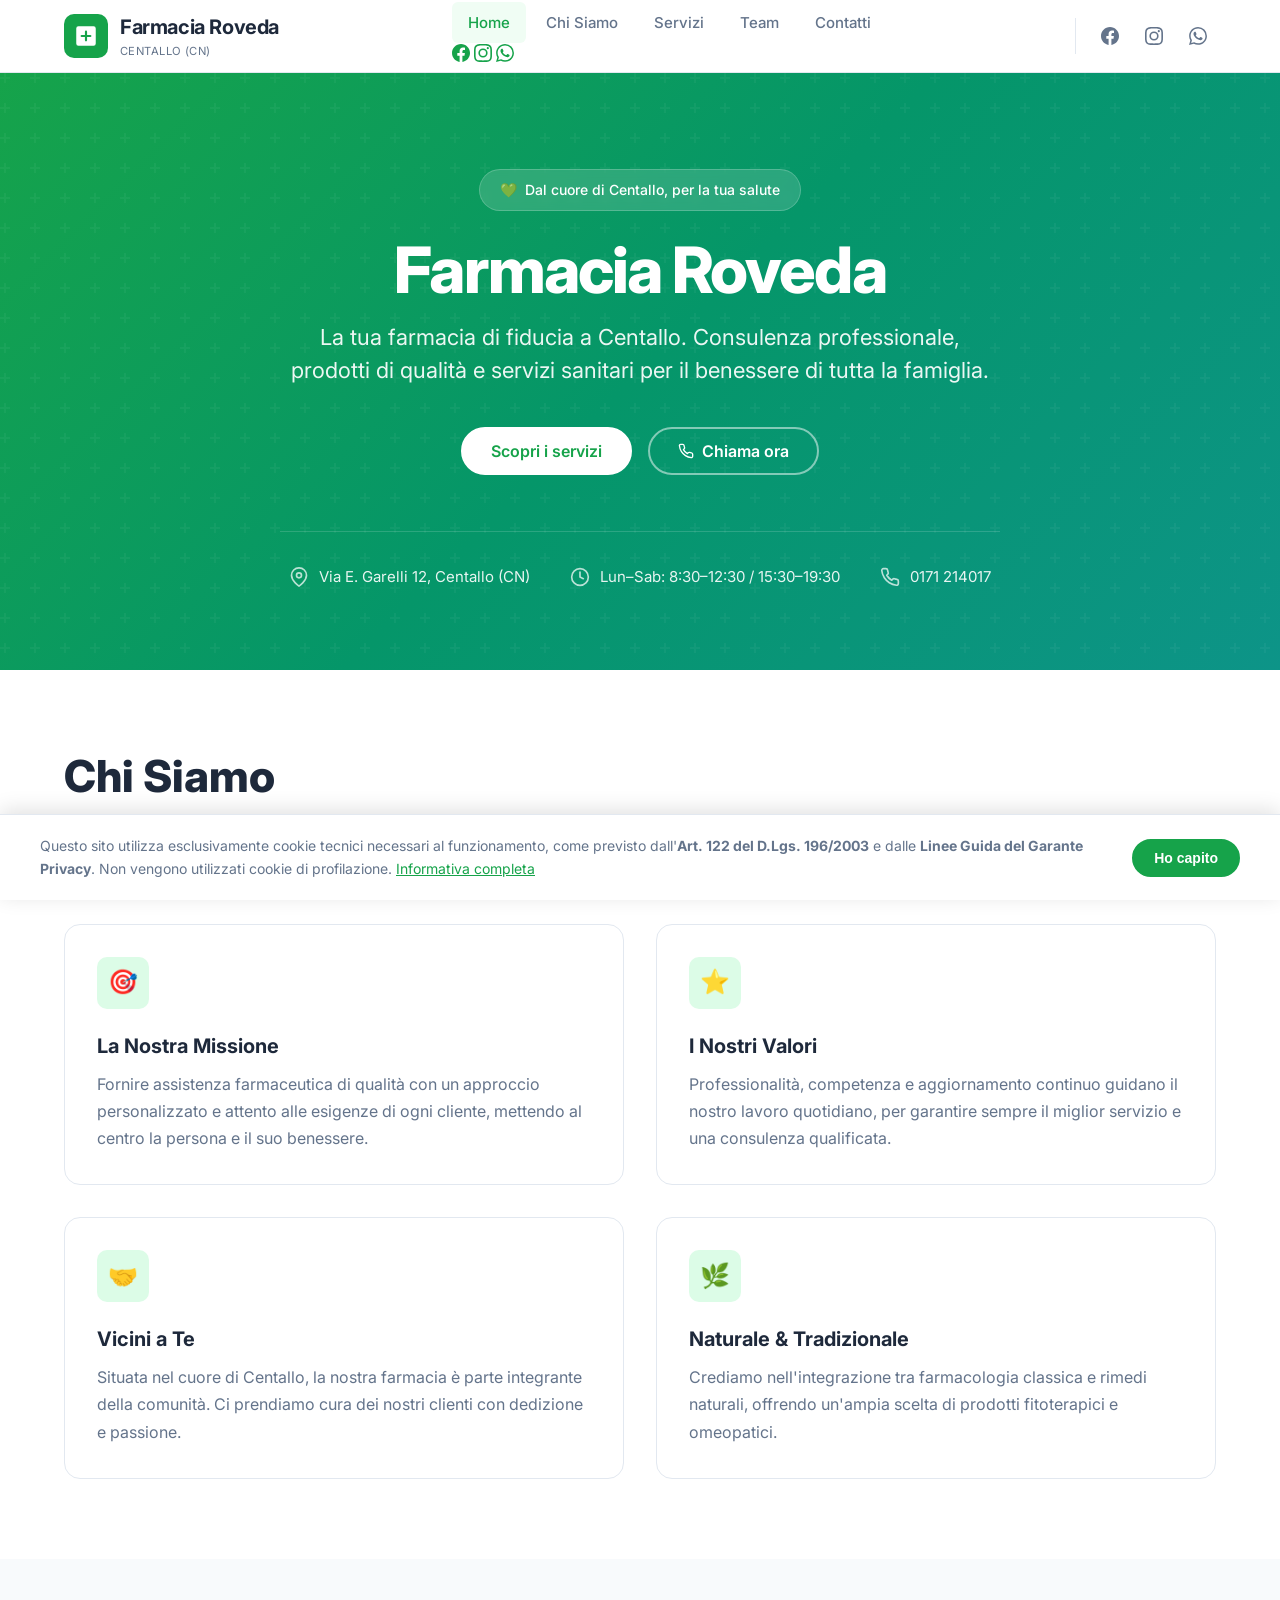
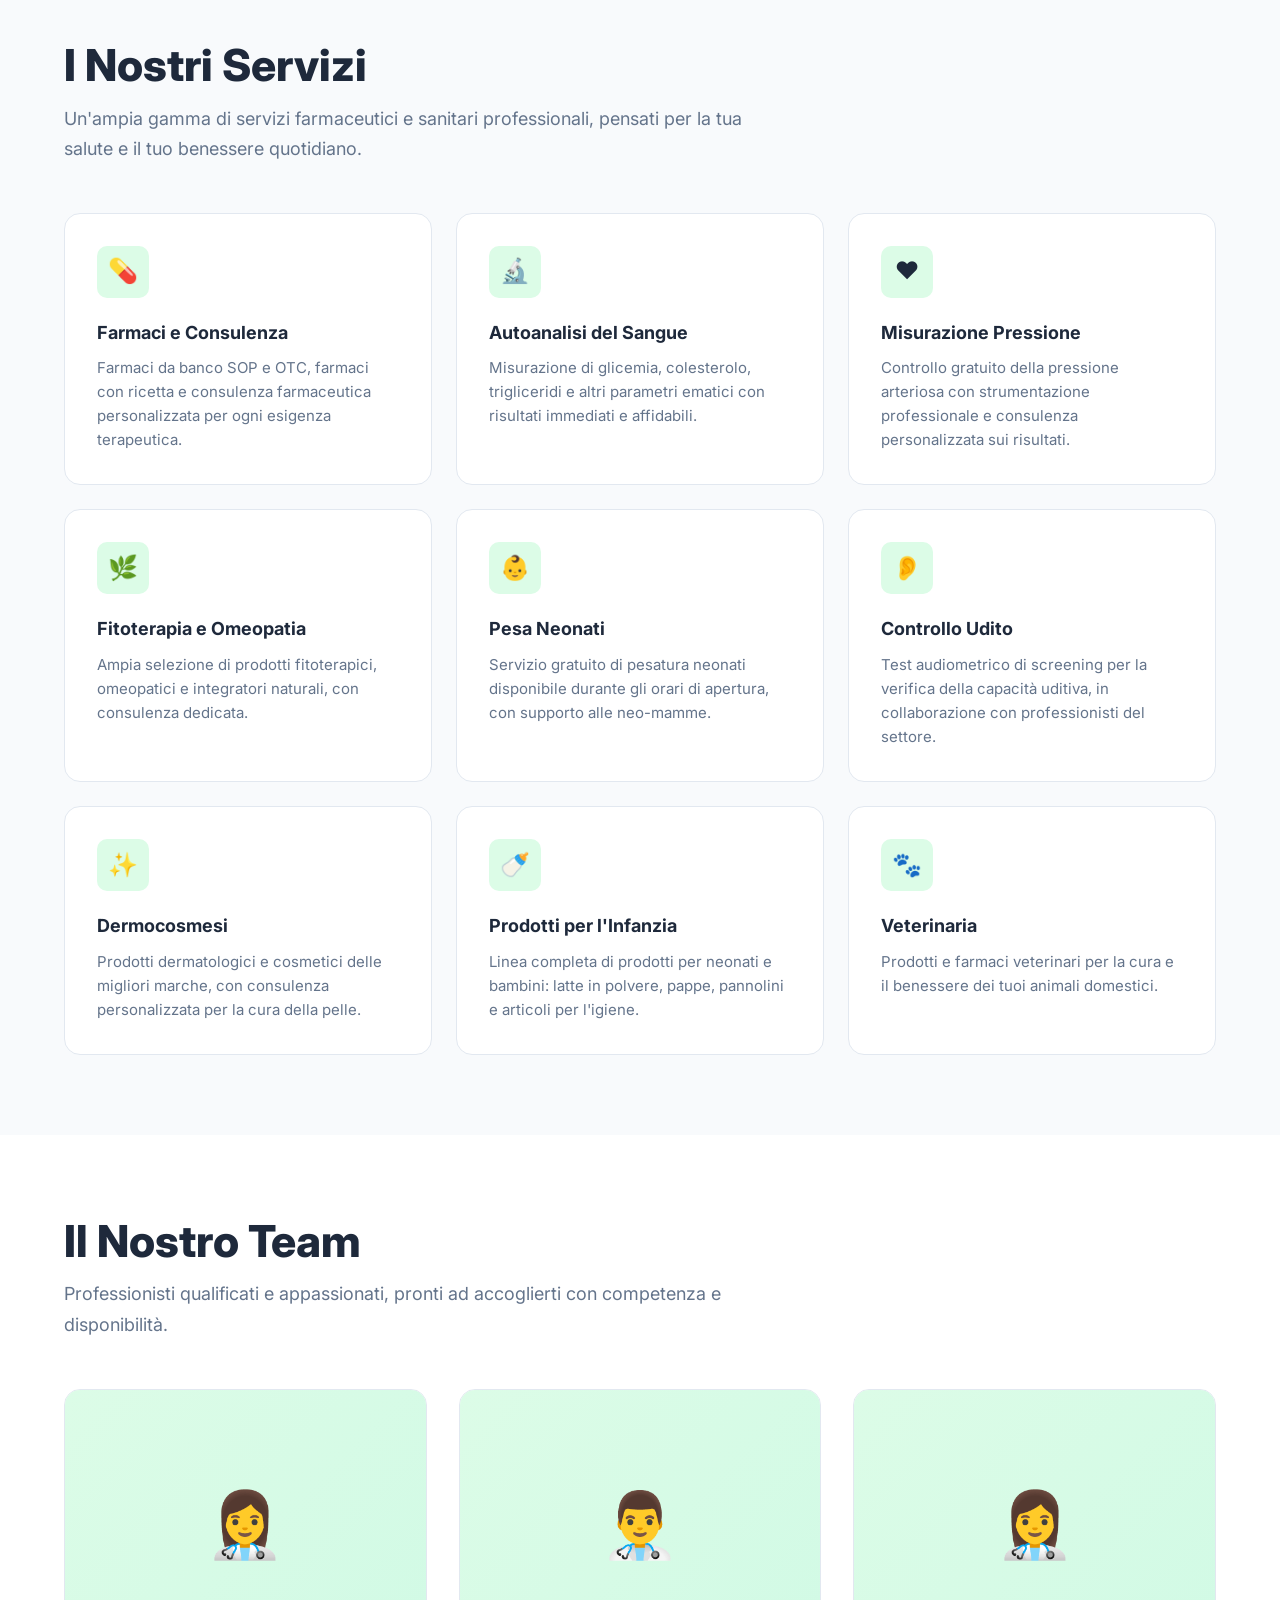
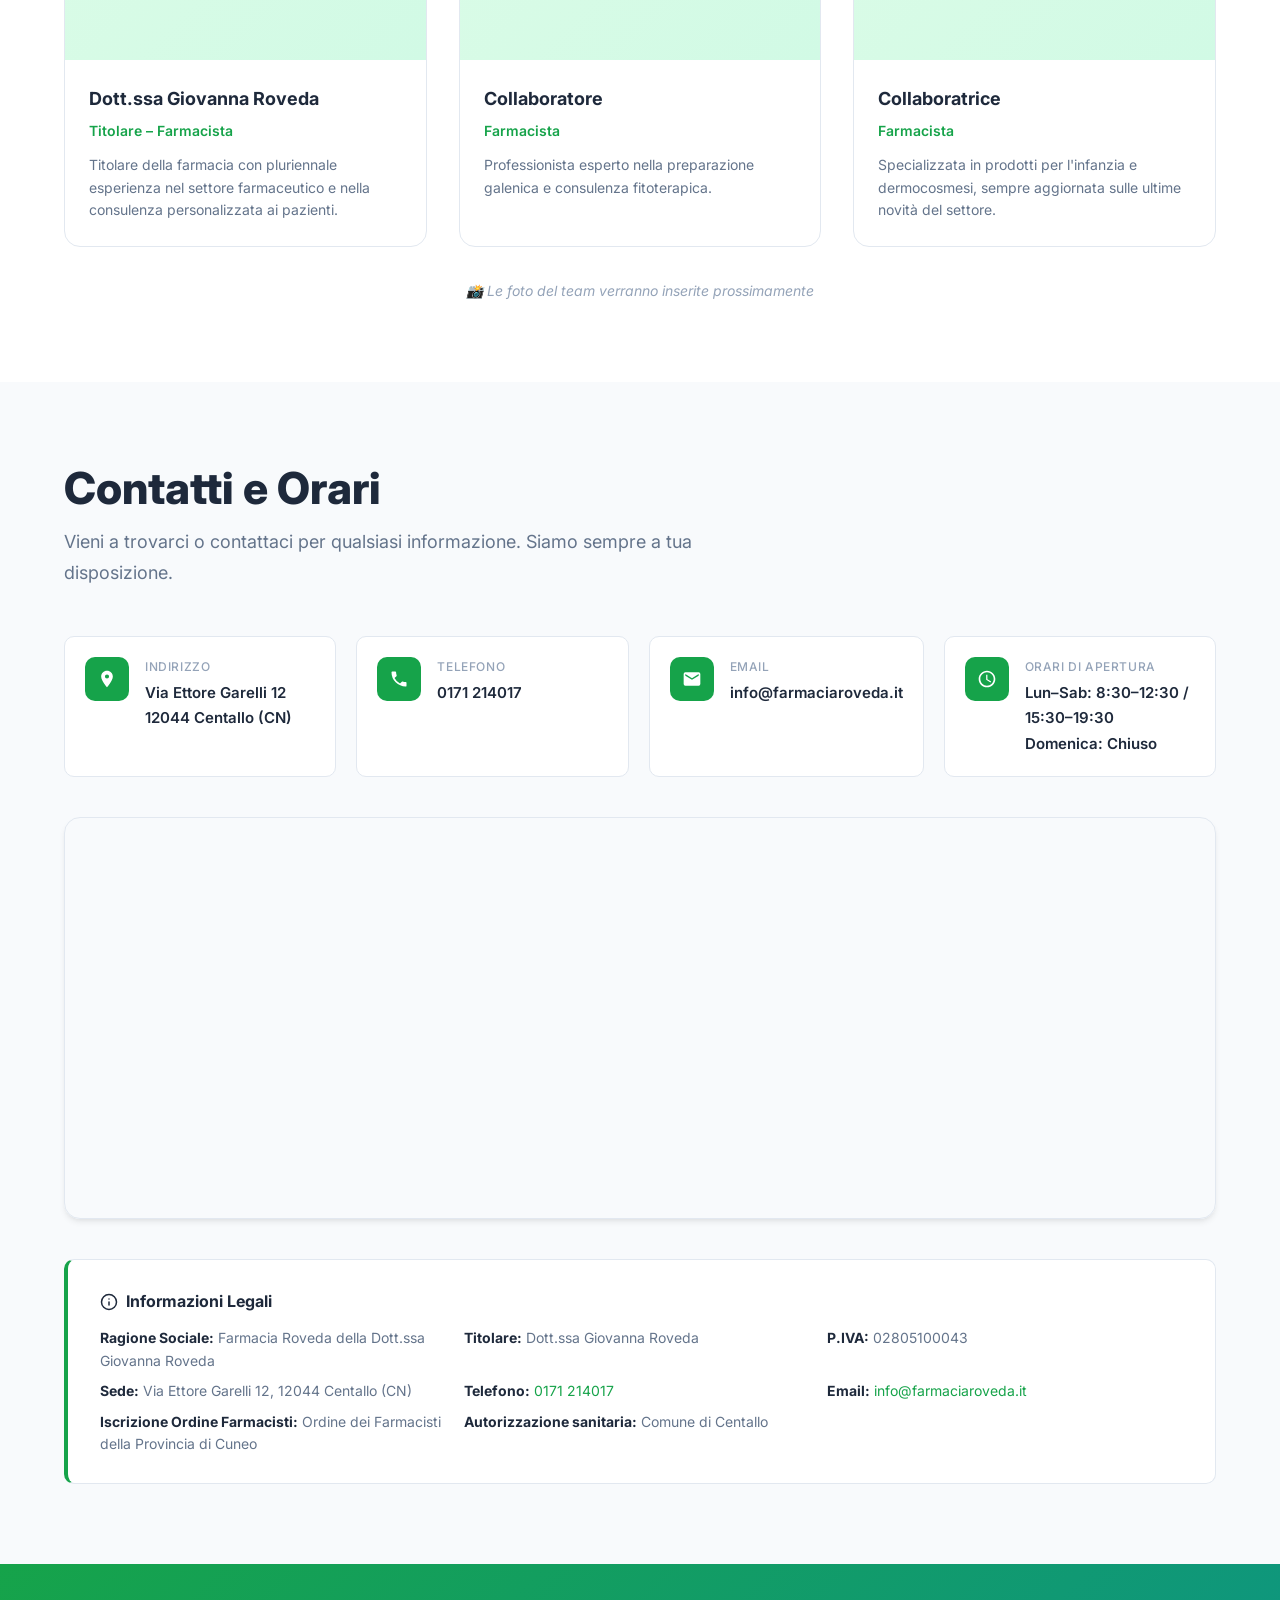
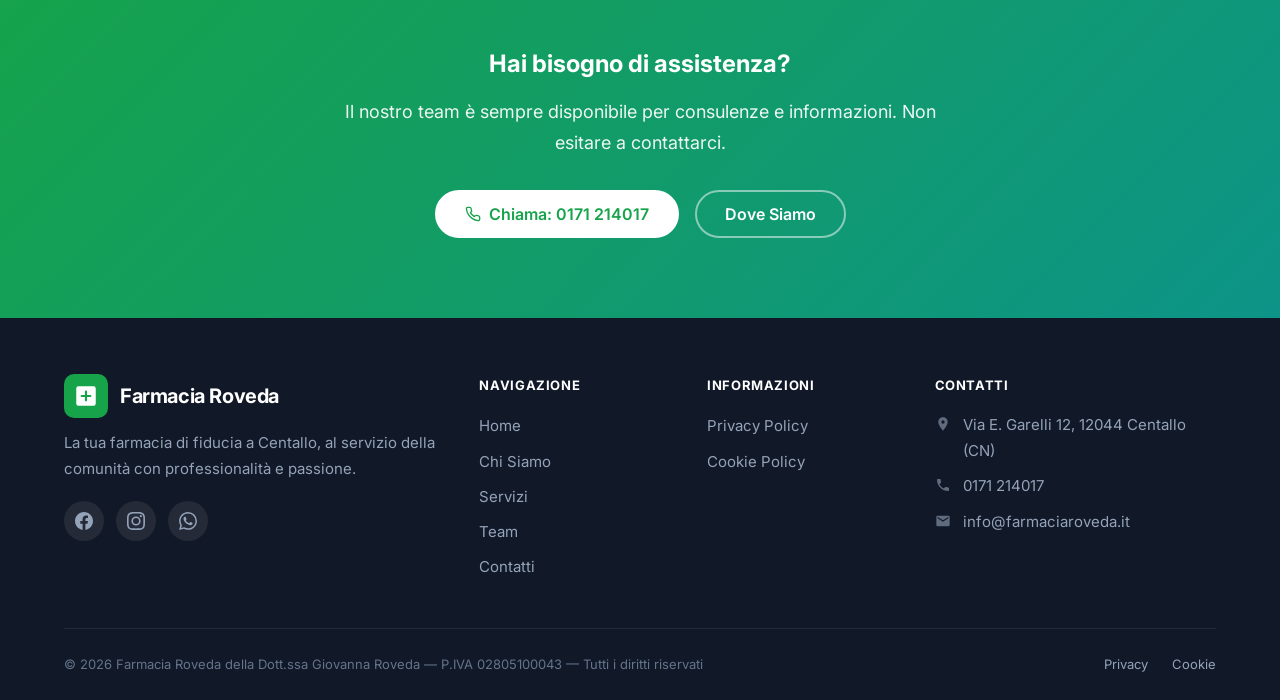
==== commit 6701508a: "feat: add WhatsApp contact links in navigation and footer" ====
--- a/index.html
+++ b/index.html
@@ -8,14 +8,15 @@
     <meta name="keywords" content="farmacia Centallo, farmacia Roveda, farmacia Cuneo, autoanalisi, fitoterapia, omeopatia, dermocosmesi">
     <meta name="author" content="Farmacia Roveda">
     <meta name="robots" content="index, follow">
-    <link rel="canonical" href="https://www.farmaciaroveda.it/">
+    <meta name="google-site-verification" content="_JWXw6cyr3on_mh1-2Ipr61y7TV5yJFdCKV2aONj90M" />
+    <link rel="canonical" href="https://gurugm96.github.io/farmacia-roveda-website/">
 
     <!-- Open Graph -->
     <meta property="og:title" content="Farmacia Roveda Centallo">
     <meta property="og:description" content="La tua farmacia di fiducia a Centallo (CN). Consulenza farmaceutica, autoanalisi, prodotti fitoterapici e omeopatici.">
     <meta property="og:type" content="website">
     <meta property="og:locale" content="it_IT">
-    <meta property="og:url" content="https://www.farmaciaroveda.it/">
+    <meta property="og:url" content="https://gurugm96.github.io/farmacia-roveda-website/">
 
     <!-- Google Fonts: Inter -->
     <link rel="preconnect" href="https://fonts.googleapis.com">
@@ -32,7 +33,7 @@
         "@type": "Pharmacy",
         "name": "Farmacia Roveda",
         "description": "Farmacia Roveda della Dott.ssa Giovanna Roveda a Centallo (CN). Consulenza farmaceutica, autoanalisi, prodotti fitoterapici e omeopatici.",
-        "url": "https://www.farmaciaroveda.it/",
+        "url": "https://gurugm96.github.io/farmacia-roveda-website/",
         "telephone": "+390171214017",
         "email": "info@farmaciaroveda.it",
         "address": {
@@ -63,6 +64,7 @@
             }
         ],
         "sameAs": [
+            "https://gurugm96.github.io/farmacia-roveda-website/",
             "https://www.facebook.com/p/Farmacia-Roveda-Dottssa-Giovanna-100063650529000/",
             "https://www.instagram.com/farmacia_roveda_centallo/"
         ],
@@ -123,6 +125,9 @@
                     <a href="https://www.instagram.com/farmacia_roveda_centallo/" target="_blank" rel="noopener noreferrer" aria-label="Seguici su Instagram">
                         <svg viewBox="0 0 24 24" width="18" height="18" fill="currentColor"><path d="M12 2.163c3.204 0 3.584.012 4.85.07 3.252.148 4.771 1.691 4.919 4.919.058 1.265.069 1.645.069 4.849 0 3.205-.012 3.584-.069 4.849-.149 3.225-1.664 4.771-4.919 4.919-1.266.058-1.644.07-4.85.07-3.204 0-3.584-.012-4.849-.07-3.26-.149-4.771-1.699-4.919-4.92-.058-1.265-.07-1.644-.07-4.849 0-3.204.013-3.583.07-4.849.149-3.227 1.664-4.771 4.919-4.919 1.266-.057 1.645-.069 4.849-.069zM12 0C8.741 0 8.333.014 7.053.072 2.695.272.273 2.69.073 7.052.014 8.333 0 8.741 0 12c0 3.259.014 3.668.072 4.948.2 4.358 2.618 6.78 6.98 6.98C8.333 23.986 8.741 24 12 24c3.259 0 3.668-.014 4.948-.072 4.354-.2 6.782-2.618 6.979-6.98.059-1.28.073-1.689.073-4.948 0-3.259-.014-3.667-.072-4.947-.196-4.354-2.617-6.78-6.979-6.98C15.668.014 15.259 0 12 0zm0 5.838a6.162 6.162 0 100 12.324 6.162 6.162 0 000-12.324zM12 16a4 4 0 110-8 4 4 0 010 8zm6.406-11.845a1.44 1.44 0 100 2.881 1.44 1.44 0 000-2.881z"/></svg>
                     </a>
+                    <a href="https://wa.me/393498467701" target="_blank" rel="noopener noreferrer" aria-label="Contattaci su WhatsApp">
+                        <svg viewBox="0 0 24 24" width="18" height="18" fill="currentColor"><path d="M17.472 14.382c-.297-.149-1.758-.867-2.03-.967-.273-.099-.471-.148-.67.15-.197.297-.767.966-.94 1.164-.173.199-.347.223-.644.075-.297-.15-1.255-.463-2.39-1.475-.883-.788-1.48-1.761-1.653-2.059-.173-.297-.018-.458.13-.606.134-.133.298-.347.446-.52.149-.174.198-.298.298-.497.099-.198.05-.371-.025-.52-.075-.149-.669-1.612-.916-2.207-.242-.579-.487-.5-.669-.51-.173-.008-.371-.01-.57-.01-.198 0-.52.074-.792.372-.272.297-1.04 1.016-1.04 2.479 0 1.462 1.065 2.875 1.213 3.074.149.198 2.096 3.2 5.077 4.487.709.306 1.262.489 1.694.625.712.227 1.36.195 1.871.118.571-.085 1.758-.719 2.006-1.413.248-.694.248-1.289.173-1.413-.074-.124-.272-.198-.57-.347m-5.421 7.403h-.004a9.87 9.87 0 01-5.031-1.378l-.361-.214-3.741.982.998-3.648-.235-.374a9.86 9.86 0 01-1.51-5.26c.001-5.45 4.436-9.884 9.888-9.884 2.64 0 5.122 1.03 6.988 2.898a9.825 9.825 0 012.893 6.994c-.003 5.45-4.437 9.884-9.885 9.884m8.413-18.297A11.815 11.815 0 0012.05 0C5.495 0 .16 5.335.157 11.892c0 2.096.547 4.142 1.588 5.945L.057 24l6.305-1.654a11.882 11.882 0 005.683 1.448h.005c6.554 0 11.89-5.335 11.893-11.893a11.821 11.821 0 00-3.48-8.413z"/></svg>
+                    </a>
                 </div>
             </nav>
 
@@ -132,6 +137,9 @@
                 </a>
                 <a href="https://www.instagram.com/farmacia_roveda_centallo/" target="_blank" rel="noopener noreferrer" class="nav__social-link nav__social-link--ig" aria-label="Seguici su Instagram">
                     <svg viewBox="0 0 24 24" fill="currentColor"><path d="M12 2.163c3.204 0 3.584.012 4.85.07 3.252.148 4.771 1.691 4.919 4.919.058 1.265.069 1.645.069 4.849 0 3.205-.012 3.584-.069 4.849-.149 3.225-1.664 4.771-4.919 4.919-1.266.058-1.644.07-4.85.07-3.204 0-3.584-.012-4.849-.07-3.26-.149-4.771-1.699-4.919-4.92-.058-1.265-.07-1.644-.07-4.849 0-3.204.013-3.583.07-4.849.149-3.227 1.664-4.771 4.919-4.919 1.266-.057 1.645-.069 4.849-.069zM12 0C8.741 0 8.333.014 7.053.072 2.695.272.273 2.69.073 7.052.014 8.333 0 8.741 0 12c0 3.259.014 3.668.072 4.948.2 4.358 2.618 6.78 6.98 6.98C8.333 23.986 8.741 24 12 24c3.259 0 3.668-.014 4.948-.072 4.354-.2 6.782-2.618 6.979-6.98.059-1.28.073-1.689.073-4.948 0-3.259-.014-3.667-.072-4.947-.196-4.354-2.617-6.78-6.979-6.98C15.668.014 15.259 0 12 0zm0 5.838a6.162 6.162 0 100 12.324 6.162 6.162 0 000-12.324zM12 16a4 4 0 110-8 4 4 0 010 8zm6.406-11.845a1.44 1.44 0 100 2.881 1.44 1.44 0 000-2.881z"/></svg>
+                </a>
+                <a href="https://wa.me/393498467701" target="_blank" rel="noopener noreferrer" class="nav__social-link nav__social-link--wa" aria-label="Contattaci su WhatsApp">
+                    <svg viewBox="0 0 24 24" fill="currentColor"><path d="M17.472 14.382c-.297-.149-1.758-.867-2.03-.967-.273-.099-.471-.148-.67.15-.197.297-.767.966-.94 1.164-.173.199-.347.223-.644.075-.297-.15-1.255-.463-2.39-1.475-.883-.788-1.48-1.761-1.653-2.059-.173-.297-.018-.458.13-.606.134-.133.298-.347.446-.52.149-.174.198-.298.298-.497.099-.198.05-.371-.025-.52-.075-.149-.669-1.612-.916-2.207-.242-.579-.487-.5-.669-.51-.173-.008-.371-.01-.57-.01-.198 0-.52.074-.792.372-.272.297-1.04 1.016-1.04 2.479 0 1.462 1.065 2.875 1.213 3.074.149.198 2.096 3.2 5.077 4.487.709.306 1.262.489 1.694.625.712.227 1.36.195 1.871.118.571-.085 1.758-.719 2.006-1.413.248-.694.248-1.289.173-1.413-.074-.124-.272-.198-.57-.347m-5.421 7.403h-.004a9.87 9.87 0 01-5.031-1.378l-.361-.214-3.741.982.998-3.648-.235-.374a9.86 9.86 0 01-1.51-5.26c.001-5.45 4.436-9.884 9.888-9.884 2.64 0 5.122 1.03 6.988 2.898a9.825 9.825 0 012.893 6.994c-.003 5.45-4.437 9.884-9.885 9.884m8.413-18.297A11.815 11.815 0 0012.05 0C5.495 0 .16 5.335.157 11.892c0 2.096.547 4.142 1.588 5.945L.057 24l6.305-1.654a11.882 11.882 0 005.683 1.448h.005c6.554 0 11.89-5.335 11.893-11.893a11.821 11.821 0 00-3.48-8.413z"/></svg>
                 </a>
             </div>
 
@@ -465,6 +473,9 @@
                         <a href="https://www.instagram.com/farmacia_roveda_centallo/" target="_blank" rel="noopener noreferrer" class="footer__social-link footer__social-link--ig" aria-label="Seguici su Instagram">
                             <svg viewBox="0 0 24 24" fill="currentColor"><path d="M12 2.163c3.204 0 3.584.012 4.85.07 3.252.148 4.771 1.691 4.919 4.919.058 1.265.069 1.645.069 4.849 0 3.205-.012 3.584-.069 4.849-.149 3.225-1.664 4.771-4.919 4.919-1.266.058-1.644.07-4.85.07-3.204 0-3.584-.012-4.849-.07-3.26-.149-4.771-1.699-4.919-4.92-.058-1.265-.07-1.644-.07-4.849 0-3.204.013-3.583.07-4.849.149-3.227 1.664-4.771 4.919-4.919 1.266-.057 1.645-.069 4.849-.069zM12 0C8.741 0 8.333.014 7.053.072 2.695.272.273 2.69.073 7.052.014 8.333 0 8.741 0 12c0 3.259.014 3.668.072 4.948.2 4.358 2.618 6.78 6.98 6.98C8.333 23.986 8.741 24 12 24c3.259 0 3.668-.014 4.948-.072 4.354-.2 6.782-2.618 6.979-6.98.059-1.28.073-1.689.073-4.948 0-3.259-.014-3.667-.072-4.947-.196-4.354-2.617-6.78-6.979-6.98C15.668.014 15.259 0 12 0zm0 5.838a6.162 6.162 0 100 12.324 6.162 6.162 0 000-12.324zM12 16a4 4 0 110-8 4 4 0 010 8zm6.406-11.845a1.44 1.44 0 100 2.881 1.44 1.44 0 000-2.881z"/></svg>
                         </a>
+                        <a href="https://wa.me/393498467701" target="_blank" rel="noopener noreferrer" class="footer__social-link footer__social-link--wa" aria-label="Contattaci su WhatsApp">
+                            <svg viewBox="0 0 24 24" fill="currentColor"><path d="M17.472 14.382c-.297-.149-1.758-.867-2.03-.967-.273-.099-.471-.148-.67.15-.197.297-.767.966-.94 1.164-.173.199-.347.223-.644.075-.297-.15-1.255-.463-2.39-1.475-.883-.788-1.48-1.761-1.653-2.059-.173-.297-.018-.458.13-.606.134-.133.298-.347.446-.52.149-.174.198-.298.298-.497.099-.198.05-.371-.025-.52-.075-.149-.669-1.612-.916-2.207-.242-.579-.487-.5-.669-.51-.173-.008-.371-.01-.57-.01-.198 0-.52.074-.792.372-.272.297-1.04 1.016-1.04 2.479 0 1.462 1.065 2.875 1.213 3.074.149.198 2.096 3.2 5.077 4.487.709.306 1.262.489 1.694.625.712.227 1.36.195 1.871.118.571-.085 1.758-.719 2.006-1.413.248-.694.248-1.289.173-1.413-.074-.124-.272-.198-.57-.347m-5.421 7.403h-.004a9.87 9.87 0 01-5.031-1.378l-.361-.214-3.741.982.998-3.648-.235-.374a9.86 9.86 0 01-1.51-5.26c.001-5.45 4.436-9.884 9.888-9.884 2.64 0 5.122 1.03 6.988 2.898a9.825 9.825 0 012.893 6.994c-.003 5.45-4.437 9.884-9.885 9.884m8.413-18.297A11.815 11.815 0 0012.05 0C5.495 0 .16 5.335.157 11.892c0 2.096.547 4.142 1.588 5.945L.057 24l6.305-1.654a11.882 11.882 0 005.683 1.448h.005c6.554 0 11.89-5.335 11.893-11.893a11.821 11.821 0 00-3.48-8.413z"/></svg>
+                        </a>
                     </div>
                 </div>
                 <div>
--- a/css/style.css
+++ b/css/style.css
@@ -355,6 +355,10 @@
     background: linear-gradient(45deg, #f09433, #e6683c, #dc2743, #cc2366, #bc1888);
 }
 
+.nav__social-link--wa:hover {
+    background: #25d366;
+}
+
 .nav__social-link svg {
     width: 18px;
     height: 18px;
@@ -838,6 +842,10 @@
 
 .footer__social-link--ig:hover {
     background: linear-gradient(45deg, #f09433, #e6683c, #dc2743, #cc2366, #bc1888);
+}
+
+.footer__social-link--wa:hover {
+    background: #25d366;
 }
 
 .footer__social-link svg {
